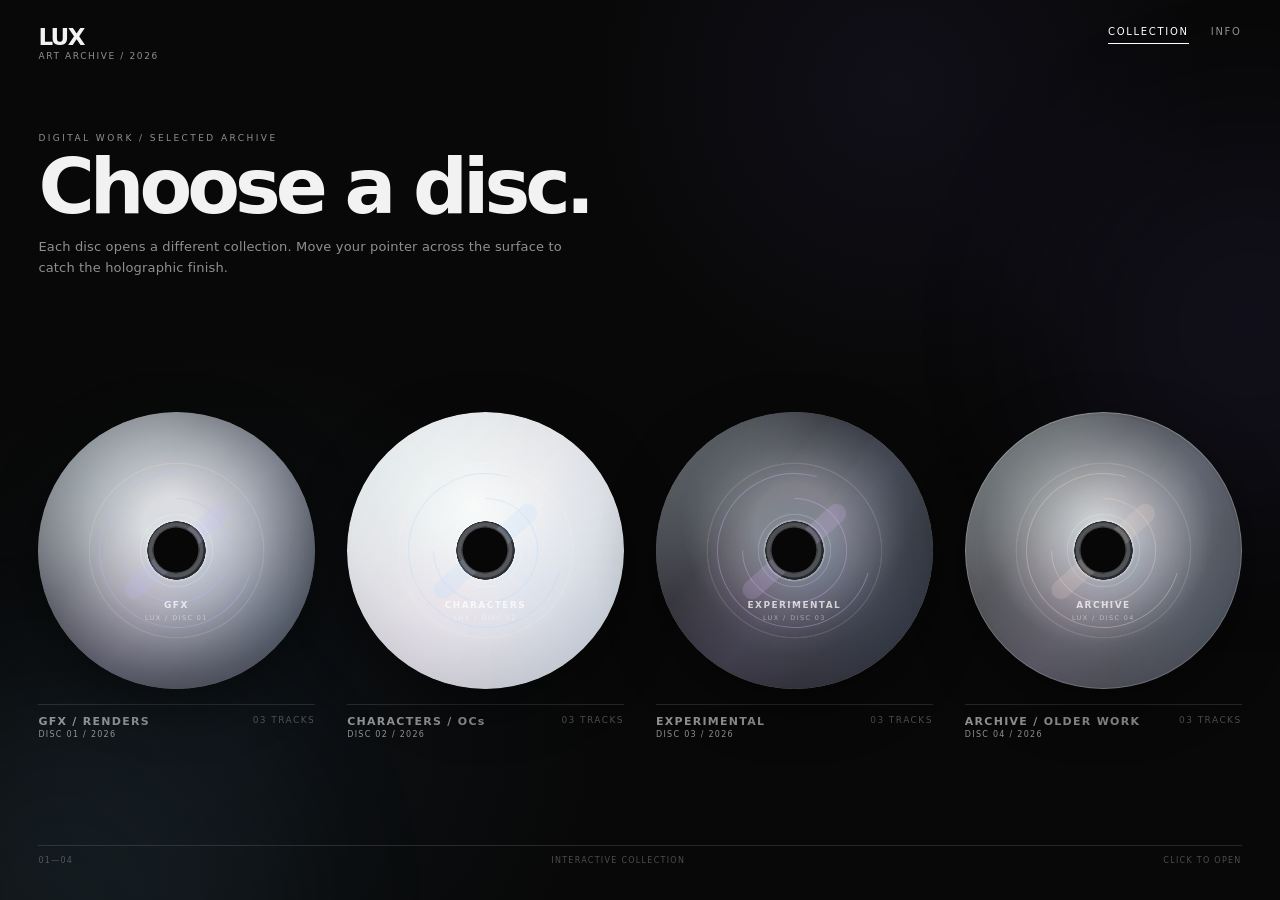
==== index.html @ 634d9ba0 "Add files via upload" ====
<!doctype html>
<html lang="en">
<head>
  <meta charset="utf-8" />
  <meta name="viewport" content="width=device-width, initial-scale=1" />
  <meta name="theme-color" content="#090909" />
  <meta name="description" content="LUX Art Archive — an interactive CD-inspired artwork portfolio." />
  <title>LUX // ART ARCHIVE</title>
  <link rel="icon" href="assets/icons/favicon.svg" type="image/svg+xml" />
  <link rel="stylesheet" href="styles.css" />
</head>
<body>
  <div class="noise" aria-hidden="true"></div>
  <div class="ambient ambient-a" aria-hidden="true"></div>
  <div class="ambient ambient-b" aria-hidden="true"></div>

  <div class="boot" id="boot" aria-hidden="true">
    <div class="boot__mark">LUX</div>
    <div class="boot__line"><span></span></div>
    <div class="boot__copy">LOADING ARCHIVE</div>
  </div>

  <header class="site-header">
    <a class="brand" href="#" aria-label="LUX Art Archive home">
      <span class="brand__word">LUX</span>
      <span class="brand__meta">ART ARCHIVE / 2026</span>
    </a>

    <nav class="site-nav" aria-label="Primary navigation">
      <button class="nav-link is-active" data-nav="collection">COLLECTION</button>
      <button class="nav-link" data-nav="about">INFO</button>
    </nav>
  </header>

  <main>
    <section class="hero" id="collectionView" aria-labelledby="heroTitle">
      <div class="hero__eyebrow">DIGITAL WORK / SELECTED ARCHIVE</div>
      <h1 id="heroTitle">Choose a disc.</h1>
      <p class="hero__sub">Each disc opens a different collection. Move your pointer across the surface to catch the holographic finish.</p>

      <div class="disc-stage" id="discStage" aria-label="Artwork collections"></div>

      <div class="stage-footer" aria-hidden="true">
        <span>01—04</span>
        <span>INTERACTIVE COLLECTION</span>
        <span>CLICK TO OPEN</span>
      </div>
    </section>

    <section class="about-panel" id="aboutView" hidden>
      <div class="about-panel__inner">
        <div class="about-panel__index">INFO / 001</div>
        <h2>Artwork presented like physical media.</h2>
        <p>This site is intentionally built without a framework or external dependency. Every collection is controlled from one simple data file, so adding new artwork is as easy as copying an image into the assets folder and adding one entry.</p>
        <div class="about-grid">
          <div>
            <span class="about-label">FORMAT</span>
            <p>Interactive web archive</p>
          </div>
          <div>
            <span class="about-label">SYSTEM</span>
            <p>HTML / CSS / JavaScript</p>
          </div>
          <div>
            <span class="about-label">HOSTING</span>
            <p>GitHub Pages ready</p>
          </div>
          <div>
            <span class="about-label">EDIT</span>
            <p>data.js + assets/art</p>
          </div>
        </div>
      </div>
    </section>
  </main>

  <section class="gallery" id="gallery" aria-hidden="true">
    <div class="gallery__chrome">
      <button class="icon-button" id="closeGallery" aria-label="Close gallery">←</button>
      <div class="gallery__chrome-title">
        <span id="galleryDiscNumber">DISC 01</span>
        <strong id="galleryMiniTitle">COLLECTION</strong>
      </div>
      <div class="gallery__counter" id="galleryCounter">00 TRACKS</div>
    </div>

    <div class="gallery__hero">
      <div>
        <div class="gallery__eyebrow" id="galleryEyebrow">ARCHIVE / 2026</div>
        <h2 id="galleryTitle">Collection</h2>
      </div>
      <p id="galleryDescription">Selected work.</p>
    </div>

    <div class="gallery-grid" id="galleryGrid"></div>

    <div class="gallery__footer">
      <span>LUX ART ARCHIVE</span>
      <span id="galleryFooterCode">DISC / 001</span>
    </div>
  </section>

  <dialog class="lightbox" id="lightbox">
    <button class="lightbox__close" id="closeLightbox" aria-label="Close artwork viewer">×</button>
    <button class="lightbox__arrow lightbox__arrow--prev" id="prevArtwork" aria-label="Previous artwork">←</button>
    <figure class="lightbox__figure">
      <img id="lightboxImage" alt="" />
      <figcaption>
        <span id="lightboxTrack">TRACK 01</span>
        <strong id="lightboxTitle">Artwork</strong>
        <span id="lightboxMeta">DIGITAL / 2026</span>
      </figcaption>
    </figure>
    <button class="lightbox__arrow lightbox__arrow--next" id="nextArtwork" aria-label="Next artwork">→</button>
  </dialog>

  <div class="cursor-label" id="cursorLabel" aria-hidden="true">OPEN DISC</div>

  <script src="data.js"></script>
  <script src="app.js"></script>
</body>
</html>
---- styles.css ----
:root {
  color-scheme: dark;
  --bg: #080808;
  --panel: #101010;
  --line: rgba(255,255,255,.12);
  --soft-line: rgba(255,255,255,.07);
  --text: #f2f2f2;
  --muted: rgba(255,255,255,.55);
  --faint: rgba(255,255,255,.28);
  --page-pad: clamp(18px, 3vw, 42px);
  --ease: cubic-bezier(.2,.8,.2,1);
}

* { box-sizing: border-box; }
html { scroll-behavior: smooth; background: var(--bg); }
body {
  margin: 0;
  min-height: 100vh;
  overflow-x: hidden;
  background:
    radial-gradient(circle at 70% 10%, rgba(134,118,255,.07), transparent 26%),
    radial-gradient(circle at 18% 80%, rgba(103,183,255,.05), transparent 30%),
    var(--bg);
  color: var(--text);
  font-family: Inter, ui-sans-serif, system-ui, -apple-system, BlinkMacSystemFont, "Segoe UI", sans-serif;
  letter-spacing: .01em;
}
button, a { font: inherit; }
button { color: inherit; }
button:focus-visible, a:focus-visible { outline: 2px solid white; outline-offset: 4px; }

.noise {
  position: fixed; inset: 0; pointer-events: none; z-index: 90; opacity: .03;
  background-image: url("data:image/svg+xml,%3Csvg viewBox='0 0 180 180' xmlns='http://www.w3.org/2000/svg'%3E%3Cfilter id='n'%3E%3CfeTurbulence type='fractalNoise' baseFrequency='.85' numOctaves='4' stitchTiles='stitch'/%3E%3C/filter%3E%3Crect width='100%25' height='100%25' filter='url(%23n)' opacity='.6'/%3E%3C/svg%3E");
  mix-blend-mode: soft-light;
}
.ambient { position: fixed; border-radius: 50%; filter: blur(100px); pointer-events:none; opacity:.08; }
.ambient-a { width: 380px; height: 380px; background:#8a7cff; top:15%; right:-160px; }
.ambient-b { width: 420px; height:420px; background:#8dd8ff; bottom:-210px; left:-140px; }

.boot {
  position: fixed; inset: 0; z-index: 200; display:grid; place-content:center; gap:18px; background:#050505;
  transition: opacity .6s var(--ease), visibility .6s;
}
.boot.is-done { opacity:0; visibility:hidden; }
.boot__mark { text-align:center; font-weight:800; font-size:clamp(42px,8vw,100px); letter-spacing:-.08em; }
.boot__line { width:min(320px,70vw); height:1px; background:#222; overflow:hidden; }
.boot__line span { display:block; width:100%; height:100%; background:#fff; transform:translateX(-100%); animation:loadline 1.05s var(--ease) forwards; }
.boot__copy { text-align:center; font-size:10px; letter-spacing:.34em; color:var(--muted); }
@keyframes loadline { to { transform:translateX(0); } }

.site-header {
  position: relative; z-index: 20; display:flex; align-items:flex-start; justify-content:space-between;
  padding: 26px var(--page-pad) 0;
}
.brand { display:flex; flex-direction:column; gap:2px; color:inherit; text-decoration:none; }
.brand__word { font-size:23px; line-height:1; font-weight:800; letter-spacing:-.07em; }
.brand__meta { font-size:9px; letter-spacing:.18em; color:var(--muted); }
.site-nav { display:flex; gap:22px; }
.nav-link { border:0; background:none; padding:0 0 6px; font-size:10px; letter-spacing:.17em; color:var(--muted); cursor:pointer; border-bottom:1px solid transparent; }
.nav-link:hover, .nav-link.is-active { color:#fff; border-color:#fff; }

.hero { min-height: calc(100vh - 70px); padding: clamp(60px,8vh,95px) var(--page-pad) 26px; display:flex; flex-direction:column; }
.hero__eyebrow, .gallery__eyebrow { font-size:9px; color:var(--muted); letter-spacing:.27em; }
.hero h1 { margin:8px 0 6px; font-size:clamp(42px,6vw,88px); letter-spacing:-.065em; line-height:.95; font-weight:650; }
.hero__sub { width:min(560px,100%); margin:6px 0 0; color:var(--muted); font-size:13px; line-height:1.65; }

.disc-stage {
  flex:1; display:grid; grid-template-columns:repeat(4,minmax(0,1fr)); align-items:center;
  gap:clamp(12px,2.5vw,42px); padding:clamp(42px,7vh,85px) 0 clamp(30px,4vh,56px);
}
.disc-card {
  position:relative; min-width:0; border:0; background:none; padding:0; cursor:pointer; text-align:left;
  --tilt-x: 0deg; --tilt-y:0deg; --mx:50%; --my:50%;
}
.disc-card__disc-wrap { perspective:1000px; }
.disc-card__disc {
  position:relative; aspect-ratio:1; width:100%; border-radius:50%;
  transform: rotateX(var(--tilt-x)) rotateY(var(--tilt-y)) translateZ(0);
  transition: transform .18s ease-out, filter .35s ease, opacity .35s ease;
  box-shadow: 0 18px 55px rgba(0,0,0,.42), inset 0 0 0 1px rgba(255,255,255,.38), inset 0 0 0 4px rgba(0,0,0,.58);
  overflow:hidden;
  will-change:transform;
}
.disc-card:hover .disc-card__disc { filter:brightness(1.08); }
.disc-card__disc::before {
  content:""; position:absolute; inset:0; border-radius:50%;
  background:
    radial-gradient(circle at center, transparent 0 11%, rgba(8,8,8,.92) 11.4% 14.8%, rgba(255,255,255,.25) 15% 15.5%, transparent 16%),
    radial-gradient(circle at center, transparent 0 18%, rgba(255,255,255,.16) 18.3% 18.6%, transparent 18.9% 44%, rgba(255,255,255,.11) 44.3% 44.7%, transparent 45% 78%, rgba(255,255,255,.16) 78.3% 78.6%, transparent 79%),
    conic-gradient(from 35deg, rgba(255,255,255,.05), rgba(164,202,255,.10), rgba(255,180,220,.08), rgba(200,255,238,.08), rgba(255,255,255,.04));
  z-index:3;
}
.disc-card__disc::after {
  content:""; position:absolute; inset:-20%; z-index:5; pointer-events:none;
  background: radial-gradient(circle at var(--mx) var(--my), rgba(255,255,255,.30), rgba(146,190,255,.14) 12%, rgba(255,165,219,.10) 21%, transparent 38%);
  mix-blend-mode:screen;
  opacity:.68;
}
.disc-face { position:absolute; inset:0; z-index:2; border-radius:50%; overflow:hidden; }
.disc-face::after { content:""; position:absolute; inset:0; border-radius:50%; background:linear-gradient(130deg, rgba(255,255,255,.25), transparent 34%, rgba(134,174,255,.08) 55%, transparent 72%); mix-blend-mode:screen; }
.disc-face--silver { background:radial-gradient(circle at 48% 40%, #d8d8dc 0 12%, #9fa3ab 38%, #4b4f58 70%, #1a1b1f 100%); }
.disc-face--white { background:radial-gradient(circle at 45% 35%, #fafafa, #dfe1e5 52%, #aeb2b9 100%); }
.disc-face--smoke { background:radial-gradient(circle at 50% 40%, #70727a 0 18%, #33353d 52%, #131419 100%); }
.disc-face--clear { background:radial-gradient(circle at 48% 42%, rgba(245,245,246,.86), rgba(167,173,184,.45) 54%, rgba(56,60,68,.65) 100%); backdrop-filter:blur(8px); }

.disc-graphic { position:absolute; inset:0; z-index:4; pointer-events:none; color:rgba(255,255,255,.72); }
.disc-ring { position:absolute; border:1px solid currentColor; border-radius:50%; opacity:.35; }
.disc-ring--a { inset:22%; border-right-color:transparent; transform:rotate(-28deg); }
.disc-ring--b { inset:31%; border-left-color:transparent; transform:rotate(45deg); }
.disc-slash { position:absolute; width:48%; height:7%; left:26%; top:47%; border-radius:999px; background:currentColor; opacity:.18; transform:rotate(-42deg); }
.disc-label { position:absolute; left:50%; top:68%; transform:translateX(-50%); width:56%; text-align:center; font-size:clamp(7px,.7vw,10px); letter-spacing:.16em; font-weight:700; color:rgba(255,255,255,.72); }
.disc-label small { display:block; margin-top:4px; font-size:.72em; font-weight:500; color:rgba(255,255,255,.47); }
.disc-center { position:absolute; left:50%; top:50%; width:17%; aspect-ratio:1; transform:translate(-50%,-50%); border-radius:50%; background:#070707; box-shadow:0 0 0 4px rgba(255,255,255,.18), inset 0 0 0 1px rgba(255,255,255,.24); z-index:10; }

.disc-card__meta { display:flex; justify-content:space-between; gap:12px; margin-top:16px; border-top:1px solid var(--line); padding-top:10px; }
.disc-card__meta-left { display:flex; flex-direction:column; min-width:0; gap:2px; }
.disc-card__meta strong { font-size:11px; font-weight:600; white-space:nowrap; overflow:hidden; text-overflow:ellipsis; }
.disc-card__meta span { font-size:8px; letter-spacing:.16em; color:var(--muted); }
.disc-card__count { font-size:9px!important; color:var(--faint)!important; }
.disc-card.is-opening { z-index:70; }
.disc-card.is-opening .disc-card__disc { transform:scale(1.8) rotate(14deg)!important; filter:brightness(1.35) blur(.2px); transition:transform .58s var(--ease), filter .58s var(--ease); }
.disc-stage.is-opening .disc-card:not(.is-opening) { opacity:.08; transition:opacity .28s ease; }

.stage-footer { border-top:1px solid var(--line); padding-top:10px; display:flex; justify-content:space-between; gap:15px; color:var(--faint); font-size:8px; letter-spacing:.16em; }

.about-panel { padding: clamp(80px,12vh,140px) var(--page-pad); }
.about-panel__inner { width:min(980px,100%); margin:0 auto; }
.about-panel__index { font-size:9px; letter-spacing:.25em; color:var(--muted); margin-bottom:20px; }
.about-panel h2 { margin:0; max-width:760px; font-size:clamp(42px,6vw,82px); line-height:.98; letter-spacing:-.06em; font-weight:620; }
.about-panel__inner > p { max-width:690px; margin:30px 0 55px; color:var(--muted); font-size:15px; line-height:1.75; }
.about-grid { display:grid; grid-template-columns:repeat(4,1fr); border-top:1px solid var(--line); }
.about-grid > div { min-height:110px; padding:16px; border-right:1px solid var(--line); }
.about-grid > div:first-child { padding-left:0; }
.about-grid > div:last-child { border-right:0; }
.about-label { font-size:8px; color:var(--faint); letter-spacing:.2em; }
.about-grid p { margin:18px 0 0; font-size:12px; }

.gallery {
  position:fixed; inset:0; z-index:80; background:#090909; overflow:auto; transform:translateY(105%); visibility:hidden;
  transition:transform .65s var(--ease), visibility .65s;
}
.gallery.is-open { transform:translateY(0); visibility:visible; }
.gallery__chrome { position:sticky; top:0; z-index:5; min-height:66px; display:grid; grid-template-columns:60px 1fr auto; align-items:center; gap:12px; padding:0 var(--page-pad); background:rgba(9,9,9,.78); backdrop-filter:blur(18px); border-bottom:1px solid var(--line); }
.icon-button { width:34px; height:34px; border:1px solid var(--line); border-radius:50%; background:transparent; cursor:pointer; }
.icon-button:hover { background:#fff; color:#000; }
.gallery__chrome-title { display:flex; flex-direction:column; gap:1px; font-size:8px; letter-spacing:.16em; color:var(--muted); }
.gallery__chrome-title strong { color:#fff; font-size:10px; font-weight:600; }
.gallery__counter { font-size:9px; color:var(--muted); letter-spacing:.15em; }
.gallery__hero { padding:clamp(65px,10vh,120px) var(--page-pad) clamp(40px,6vh,75px); display:grid; grid-template-columns:2fr 1fr; gap:35px; align-items:end; }
.gallery__hero h2 { margin:8px 0 0; font-size:clamp(56px,10vw,150px); line-height:.84; letter-spacing:-.075em; font-weight:620; max-width:1100px; }
.gallery__hero p { margin:0 0 5px; color:var(--muted); line-height:1.7; font-size:13px; max-width:420px; }
.gallery-grid { padding:0 var(--page-pad) 80px; display:grid; grid-template-columns:repeat(12,1fr); gap:clamp(12px,1.6vw,24px); }
.art-card { grid-column:span 4; border:0; padding:0; background:none; text-align:left; cursor:zoom-in; color:inherit; }
.art-card:nth-child(5n+1) { grid-column:span 7; }
.art-card:nth-child(5n+2) { grid-column:span 5; }
.art-card__image-wrap { position:relative; overflow:hidden; background:#121212; border:1px solid var(--soft-line); }
.art-card img { display:block; width:100%; aspect-ratio:4/5; object-fit:cover; transition:transform .65s var(--ease), filter .45s ease; }
.art-card:nth-child(5n+1) img { aspect-ratio:16/10; }
.art-card:nth-child(5n+2) img { aspect-ratio:5/6; }
.art-card:hover img { transform:scale(1.018); filter:brightness(1.08); }
.art-card__index { position:absolute; top:10px; left:10px; background:rgba(7,7,7,.72); backdrop-filter:blur(8px); border:1px solid rgba(255,255,255,.14); padding:5px 7px; font-size:8px; letter-spacing:.13em; }
.art-card__meta { display:flex; justify-content:space-between; gap:15px; border-top:1px solid var(--line); margin-top:9px; padding-top:8px; }
.art-card__meta strong { font-size:11px; font-weight:550; }
.art-card__meta span { font-size:8px; color:var(--muted); letter-spacing:.12em; white-space:nowrap; }
.gallery__footer { border-top:1px solid var(--line); margin:0 var(--page-pad); padding:18px 0 34px; display:flex; justify-content:space-between; color:var(--faint); font-size:8px; letter-spacing:.18em; }

.lightbox {
  width:100%; max-width:none; height:100%; max-height:none; margin:0; border:0; padding:0; background:rgba(4,4,4,.93); color:#fff; overflow:hidden;
}
.lightbox::backdrop { background:#050505; }
.lightbox[open] { display:grid; place-items:center; }
.lightbox__figure { width:min(82vw,1200px); height:min(82vh,900px); margin:0; display:flex; flex-direction:column; align-items:center; justify-content:center; gap:12px; }
.lightbox__figure img { max-width:100%; max-height:calc(100% - 58px); object-fit:contain; box-shadow:0 26px 80px rgba(0,0,0,.45); }
.lightbox__figure figcaption { width:min(100%,900px); display:grid; grid-template-columns:auto 1fr auto; gap:18px; align-items:center; border-top:1px solid var(--line); padding-top:10px; }
.lightbox__figure figcaption span { font-size:8px; letter-spacing:.14em; color:var(--muted); }
.lightbox__figure figcaption strong { font-size:11px; font-weight:550; }
.lightbox__close, .lightbox__arrow { position:fixed; z-index:3; border:1px solid var(--line); background:rgba(10,10,10,.65); backdrop-filter:blur(10px); color:#fff; cursor:pointer; }
.lightbox__close { top:20px; right:20px; width:40px; height:40px; border-radius:50%; font-size:20px; }
.lightbox__arrow { top:50%; width:46px; height:46px; border-radius:50%; transform:translateY(-50%); }
.lightbox__arrow--prev { left:22px; }
.lightbox__arrow--next { right:22px; }
.lightbox__close:hover, .lightbox__arrow:hover { background:#fff; color:#000; }

.cursor-label { position:fixed; z-index:120; pointer-events:none; padding:7px 9px; background:#fff; color:#000; font-size:8px; font-weight:700; letter-spacing:.14em; opacity:0; transform:translate(14px,14px); transition:opacity .15s ease; }
.cursor-label.is-visible { opacity:1; }

@media (max-width: 980px) {
  .disc-stage { grid-template-columns:repeat(2,minmax(0,1fr)); }
  .gallery__hero { grid-template-columns:1fr; }
  .gallery__hero p { max-width:620px; }
  .art-card, .art-card:nth-child(5n+1), .art-card:nth-child(5n+2) { grid-column:span 6; }
  .about-grid { grid-template-columns:repeat(2,1fr); }
  .about-grid > div:nth-child(2) { border-right:0; }
  .about-grid > div:nth-child(n+3) { border-top:1px solid var(--line); }
}

@media (max-width: 620px) {
  .site-header { padding-top:18px; }
  .brand__meta { display:none; }
  .site-nav { gap:14px; }
  .hero { padding-top:58px; }
  .hero h1 { font-size:48px; }
  .hero__sub { font-size:12px; }
  .disc-stage { grid-template-columns:1fr 1fr; gap:28px 12px; padding-top:48px; }
  .disc-card__meta { margin-top:10px; }
  .disc-card__meta strong { font-size:9px; }
  .stage-footer { display:none; }
  .gallery__chrome { grid-template-columns:48px 1fr auto; padding-left:14px; padding-right:14px; }
  .gallery__counter { font-size:7px; }
  .gallery__hero { padding-left:18px; padding-right:18px; }
  .gallery__hero h2 { font-size:59px; }
  .gallery-grid { padding-left:18px; padding-right:18px; grid-template-columns:1fr; }
  .art-card, .art-card:nth-child(5n+1), .art-card:nth-child(5n+2) { grid-column:auto; }
  .art-card img, .art-card:nth-child(5n+1) img, .art-card:nth-child(5n+2) img { aspect-ratio:4/5; }
  .gallery__footer { margin-left:18px; margin-right:18px; }
  .lightbox__figure { width:92vw; height:84vh; }
  .lightbox__figure figcaption { grid-template-columns:1fr; gap:4px; }
  .lightbox__arrow { top:auto; bottom:18px; transform:none; }
  .lightbox__arrow--prev { left:18px; }
  .lightbox__arrow--next { right:18px; }
  .cursor-label { display:none; }
  .about-grid { grid-template-columns:1fr; }
  .about-grid > div { border-right:0!important; border-top:1px solid var(--line); padding-left:0; }
  .about-grid > div:first-child { border-top:0; }
}

@media (prefers-reduced-motion: reduce) {
  *, *::before, *::after { animation-duration:.01ms!important; animation-iteration-count:1!important; scroll-behavior:auto!important; transition-duration:.01ms!important; }
}
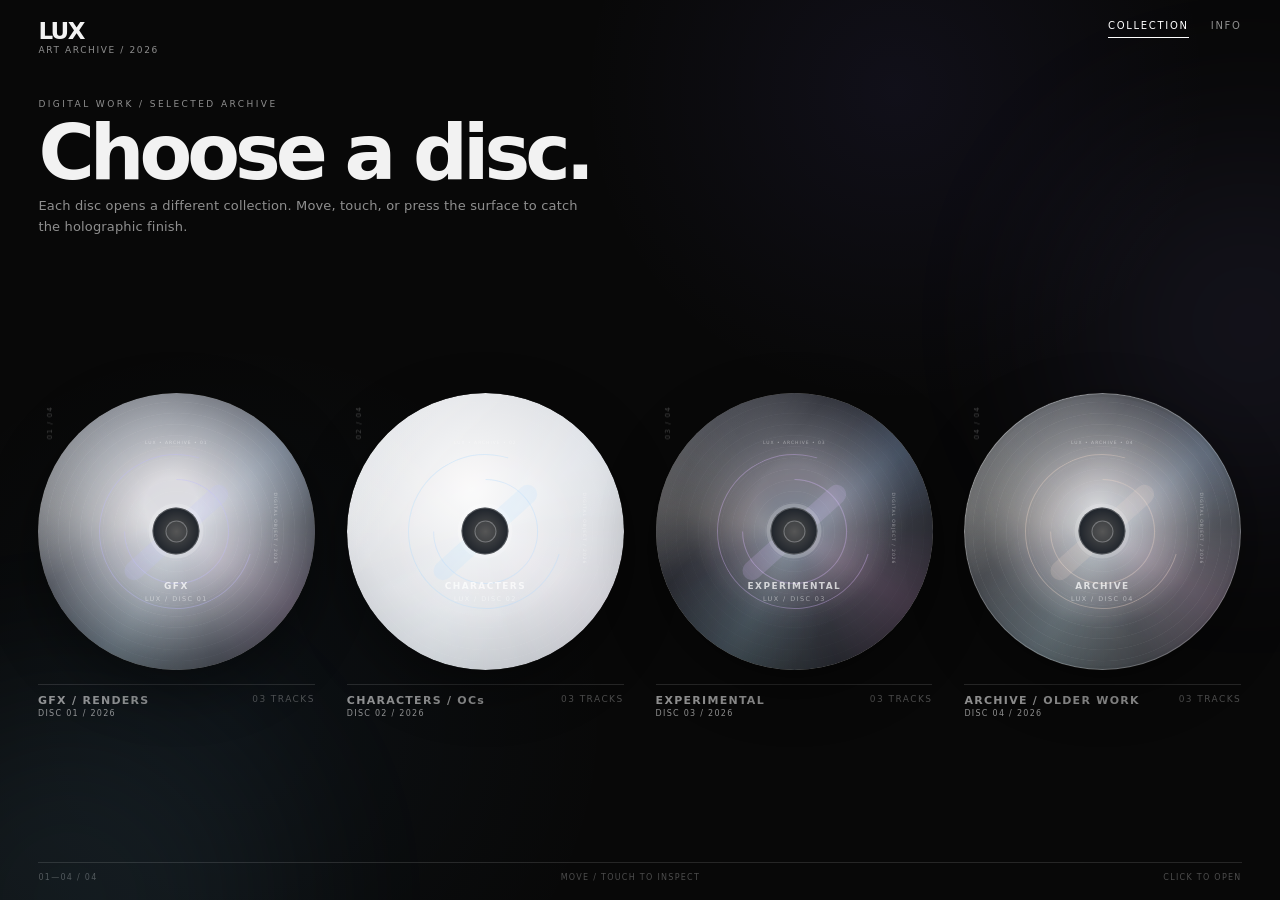
==== commit f4fe3ab1: "upd" ====
--- a/index.html
+++ b/index.html
@@ -2,17 +2,18 @@
 <html lang="en">
 <head>
   <meta charset="utf-8" />
-  <meta name="viewport" content="width=device-width, initial-scale=1" />
+  <meta name="viewport" content="width=device-width, initial-scale=1, viewport-fit=cover" />
   <meta name="theme-color" content="#090909" />
   <meta name="description" content="LUX Art Archive — an interactive CD-inspired artwork portfolio." />
   <title>LUX // ART ARCHIVE</title>
   <link rel="icon" href="assets/icons/favicon.svg" type="image/svg+xml" />
   <link rel="stylesheet" href="styles.css" />
 </head>
-<body>
+<body class="collection-locked">
   <div class="noise" aria-hidden="true"></div>
   <div class="ambient ambient-a" aria-hidden="true"></div>
   <div class="ambient ambient-b" aria-hidden="true"></div>
+  <div class="transition-flash" id="transitionFlash" aria-hidden="true"></div>
 
   <div class="boot" id="boot" aria-hidden="true">
     <div class="boot__mark">LUX</div>
@@ -34,15 +35,17 @@
 
   <main>
     <section class="hero" id="collectionView" aria-labelledby="heroTitle">
-      <div class="hero__eyebrow">DIGITAL WORK / SELECTED ARCHIVE</div>
-      <h1 id="heroTitle">Choose a disc.</h1>
-      <p class="hero__sub">Each disc opens a different collection. Move your pointer across the surface to catch the holographic finish.</p>
+      <div class="hero__intro">
+        <div class="hero__eyebrow">DIGITAL WORK / SELECTED ARCHIVE</div>
+        <h1 id="heroTitle">Choose a disc.</h1>
+        <p class="hero__sub">Each disc opens a different collection. Move, touch, or press the surface to catch the holographic finish.</p>
+      </div>
 
       <div class="disc-stage" id="discStage" aria-label="Artwork collections"></div>
 
       <div class="stage-footer" aria-hidden="true">
-        <span>01—04</span>
-        <span>INTERACTIVE COLLECTION</span>
+        <span id="discRange">01—04 / 04</span>
+        <span id="stageStatus">MOVE / TOUCH TO INSPECT</span>
         <span>CLICK TO OPEN</span>
       </div>
     </section>
@@ -51,7 +54,7 @@
       <div class="about-panel__inner">
         <div class="about-panel__index">INFO / 001</div>
         <h2>Artwork presented like physical media.</h2>
-        <p>This site is intentionally built without a framework or external dependency. Every collection is controlled from one simple data file, so adding new artwork is as easy as copying an image into the assets folder and adding one entry.</p>
+        <p>This archive treats every collection like a physical release. The home screen is intentionally locked to one viewport: no scrolling, no feed, just the discs. Open a release to enter its full gallery.</p>
         <div class="about-grid">
           <div>
             <span class="about-label">FORMAT</span>
--- a/styles.css
+++ b/styles.css
@@ -9,10 +9,12 @@
   --faint: rgba(255,255,255,.28);
   --page-pad: clamp(18px, 3vw, 42px);
   --ease: cubic-bezier(.2,.8,.2,1);
+  --active-accent: #9f95ff;
 }
 
 * { box-sizing: border-box; }
 html { scroll-behavior: smooth; background: var(--bg); }
+html, body { width: 100%; }
 body {
   margin: 0;
   min-height: 100vh;
@@ -25,6 +27,14 @@
   font-family: Inter, ui-sans-serif, system-ui, -apple-system, BlinkMacSystemFont, "Segoe UI", sans-serif;
   letter-spacing: .01em;
 }
+body.collection-locked {
+  height: 100vh;
+  height: 100svh;
+  overflow: hidden;
+  overscroll-behavior: none;
+  touch-action: none;
+}
+body.gallery-open { overflow: hidden; }
 button, a { font: inherit; }
 button { color: inherit; }
 button:focus-visible, a:focus-visible { outline: 2px solid white; outline-offset: 4px; }
@@ -34,9 +44,23 @@
   background-image: url("data:image/svg+xml,%3Csvg viewBox='0 0 180 180' xmlns='http://www.w3.org/2000/svg'%3E%3Cfilter id='n'%3E%3CfeTurbulence type='fractalNoise' baseFrequency='.85' numOctaves='4' stitchTiles='stitch'/%3E%3C/filter%3E%3Crect width='100%25' height='100%25' filter='url(%23n)' opacity='.6'/%3E%3C/svg%3E");
   mix-blend-mode: soft-light;
 }
-.ambient { position: fixed; border-radius: 50%; filter: blur(100px); pointer-events:none; opacity:.08; }
-.ambient-a { width: 380px; height: 380px; background:#8a7cff; top:15%; right:-160px; }
-.ambient-b { width: 420px; height:420px; background:#8dd8ff; bottom:-210px; left:-140px; }
+.ambient { position: fixed; border-radius: 50%; filter: blur(100px); pointer-events:none; opacity:.08; transition:background 1s ease, transform 1.2s var(--ease); }
+.ambient-a { width: 380px; height: 380px; background:var(--active-accent); top:15%; right:-160px; animation:ambientDriftA 9s ease-in-out infinite alternate; }
+.ambient-b { width: 420px; height:420px; background:#8dd8ff; bottom:-210px; left:-140px; animation:ambientDriftB 11s ease-in-out infinite alternate; }
+@keyframes ambientDriftA { to { transform:translate3d(-42px,35px,0) scale(1.08); } }
+@keyframes ambientDriftB { to { transform:translate3d(48px,-28px,0) scale(.94); } }
+
+.transition-flash {
+  position:fixed; inset:0; z-index:76; pointer-events:none; opacity:0;
+  background:radial-gradient(circle at center, rgba(255,255,255,.72), rgba(213,226,255,.18) 24%, transparent 58%);
+  mix-blend-mode:screen;
+}
+body.is-transitioning .transition-flash { animation:transitionFlash .66s var(--ease) both; }
+@keyframes transitionFlash {
+  0%, 38% { opacity:0; transform:scale(.8); }
+  67% { opacity:.78; transform:scale(1.12); }
+  100% { opacity:0; transform:scale(1.35); }
+}
 
 .boot {
   position: fixed; inset: 0; z-index: 200; display:grid; place-content:center; gap:18px; background:#050505;
@@ -50,9 +74,11 @@
 @keyframes loadline { to { transform:translateX(0); } }
 
 .site-header {
-  position: relative; z-index: 20; display:flex; align-items:flex-start; justify-content:space-between;
-  padding: 26px var(--page-pad) 0;
-}
+  position: fixed; top:0; left:0; right:0; z-index:50; display:flex; align-items:flex-start; justify-content:space-between;
+  padding: max(20px, env(safe-area-inset-top)) var(--page-pad) 0;
+  pointer-events:none;
+}
+.brand, .site-nav { pointer-events:auto; }
 .brand { display:flex; flex-direction:column; gap:2px; color:inherit; text-decoration:none; }
 .brand__word { font-size:23px; line-height:1; font-weight:800; letter-spacing:-.07em; }
 .brand__meta { font-size:9px; letter-spacing:.18em; color:var(--muted); }
@@ -60,43 +86,67 @@
 .nav-link { border:0; background:none; padding:0 0 6px; font-size:10px; letter-spacing:.17em; color:var(--muted); cursor:pointer; border-bottom:1px solid transparent; }
 .nav-link:hover, .nav-link.is-active { color:#fff; border-color:#fff; }
 
-.hero { min-height: calc(100vh - 70px); padding: clamp(60px,8vh,95px) var(--page-pad) 26px; display:flex; flex-direction:column; }
+main { min-height:100%; }
+.hero {
+  height:100vh; height:100svh; min-height:0; overflow:hidden;
+  padding: clamp(90px,11vh,118px) var(--page-pad) max(18px,env(safe-area-inset-bottom));
+  display:grid; grid-template-rows:auto minmax(0,1fr) auto; gap:0;
+}
+.hero__intro { position:relative; z-index:2; }
 .hero__eyebrow, .gallery__eyebrow { font-size:9px; color:var(--muted); letter-spacing:.27em; }
 .hero h1 { margin:8px 0 6px; font-size:clamp(42px,6vw,88px); letter-spacing:-.065em; line-height:.95; font-weight:650; }
-.hero__sub { width:min(560px,100%); margin:6px 0 0; color:var(--muted); font-size:13px; line-height:1.65; }
+.hero__sub { width:min(560px,100%); margin:6px 0 0; color:var(--muted); font-size:13px; line-height:1.6; }
+.hero__intro > * { animation:introReveal .75s var(--ease) both; }
+.hero__intro > *:nth-child(2) { animation-delay:.06s; }
+.hero__intro > *:nth-child(3) { animation-delay:.12s; }
+@keyframes introReveal { from { opacity:0; transform:translateY(10px); filter:blur(5px); } to { opacity:1; transform:none; filter:none; } }
 
 .disc-stage {
-  flex:1; display:grid; grid-template-columns:repeat(4,minmax(0,1fr)); align-items:center;
-  gap:clamp(12px,2.5vw,42px); padding:clamp(42px,7vh,85px) 0 clamp(30px,4vh,56px);
+  --stage-x:0px; --stage-y:0px;
+  min-height:0; width:100%; display:grid; grid-template-columns:repeat(4,minmax(0,1fr)); align-items:center; justify-items:center;
+  gap:clamp(12px,2.5vw,42px); padding:clamp(14px,3.2vh,34px) 0 clamp(10px,2vh,24px);
+  transform:translate3d(var(--stage-x),var(--stage-y),0);
+  transition:transform .55s cubic-bezier(.16,.7,.2,1);
+  will-change:transform;
 }
 .disc-card {
-  position:relative; min-width:0; border:0; background:none; padding:0; cursor:pointer; text-align:left;
-  --tilt-x: 0deg; --tilt-y:0deg; --mx:50%; --my:50%;
-}
-.disc-card__disc-wrap { perspective:1000px; }
+  position:relative; width:min(100%,31svh,330px); min-width:0; border:0; background:none; padding:0; cursor:pointer; text-align:left;
+  --tilt-x: 0deg; --tilt-y:0deg; --mx:50%; --my:50%; --disc-scale:1; --lift:0px;
+  --float-delay:0s; --float-duration:4.8s; --rotor-duration:34s;
+  animation:cardFloat var(--float-duration) ease-in-out var(--float-delay) infinite alternate;
+  touch-action:none;
+  -webkit-tap-highlight-color:transparent;
+}
+.disc-card:nth-child(2) { --float-duration:5.7s; }
+.disc-card:nth-child(3) { --float-duration:4.3s; }
+.disc-card:nth-child(4) { --float-duration:6.2s; }
+@keyframes cardFloat { from { translate:0 -3px; } to { translate:0 6px; } }
+.disc-card__number {
+  position:absolute; z-index:15; top:4%; left:3%; font-size:7px; letter-spacing:.18em; color:rgba(255,255,255,.36);
+  writing-mode:vertical-rl; transform:rotate(180deg); opacity:.7; transition:opacity .3s ease;
+}
+.disc-card__disc-wrap { perspective:1100px; }
 .disc-card__disc {
   position:relative; aspect-ratio:1; width:100%; border-radius:50%;
-  transform: rotateX(var(--tilt-x)) rotateY(var(--tilt-y)) translateZ(0);
-  transition: transform .18s ease-out, filter .35s ease, opacity .35s ease;
-  box-shadow: 0 18px 55px rgba(0,0,0,.42), inset 0 0 0 1px rgba(255,255,255,.38), inset 0 0 0 4px rgba(0,0,0,.58);
-  overflow:hidden;
-  will-change:transform;
-}
-.disc-card:hover .disc-card__disc { filter:brightness(1.08); }
-.disc-card__disc::before {
-  content:""; position:absolute; inset:0; border-radius:50%;
-  background:
-    radial-gradient(circle at center, transparent 0 11%, rgba(8,8,8,.92) 11.4% 14.8%, rgba(255,255,255,.25) 15% 15.5%, transparent 16%),
-    radial-gradient(circle at center, transparent 0 18%, rgba(255,255,255,.16) 18.3% 18.6%, transparent 18.9% 44%, rgba(255,255,255,.11) 44.3% 44.7%, transparent 45% 78%, rgba(255,255,255,.16) 78.3% 78.6%, transparent 79%),
-    conic-gradient(from 35deg, rgba(255,255,255,.05), rgba(164,202,255,.10), rgba(255,180,220,.08), rgba(200,255,238,.08), rgba(255,255,255,.04));
-  z-index:3;
-}
-.disc-card__disc::after {
-  content:""; position:absolute; inset:-20%; z-index:5; pointer-events:none;
-  background: radial-gradient(circle at var(--mx) var(--my), rgba(255,255,255,.30), rgba(146,190,255,.14) 12%, rgba(255,165,219,.10) 21%, transparent 38%);
-  mix-blend-mode:screen;
-  opacity:.68;
-}
+  transform:translateY(var(--lift)) rotateX(var(--tilt-x)) rotateY(var(--tilt-y)) scale(var(--disc-scale)) translateZ(0);
+  transition:transform .18s ease-out, filter .35s ease, opacity .35s ease, box-shadow .4s var(--ease), rotate .58s var(--ease);
+  box-shadow: 0 18px 55px rgba(0,0,0,.42), 0 0 0 0 rgba(255,255,255,0), inset 0 0 0 1px rgba(255,255,255,.38), inset 0 0 0 4px rgba(0,0,0,.58);
+  overflow:hidden; will-change:transform;
+}
+.disc-card:hover, .disc-card.is-pressed { --disc-scale:1.045; --lift:-7px; }
+.disc-card:hover .disc-card__disc, .disc-card.is-pressed .disc-card__disc {
+  filter:brightness(1.1) saturate(1.08);
+  box-shadow:0 28px 75px rgba(0,0,0,.56), 0 0 45px color-mix(in srgb, var(--disc-accent) 18%, transparent), inset 0 0 0 1px rgba(255,255,255,.48), inset 0 0 0 4px rgba(0,0,0,.58);
+}
+.disc-rotor {
+  position:absolute; inset:0; border-radius:50%; overflow:hidden;
+  animation:rotorSpin var(--rotor-duration) linear infinite;
+  will-change:rotate;
+}
+.disc-card:nth-child(even) .disc-rotor { animation-direction:reverse; }
+.disc-card:hover .disc-rotor, .disc-card.is-pressed .disc-rotor { animation-duration:14s; }
+@keyframes rotorSpin { to { rotate:360deg; } }
+
 .disc-face { position:absolute; inset:0; z-index:2; border-radius:50%; overflow:hidden; }
 .disc-face::after { content:""; position:absolute; inset:0; border-radius:50%; background:linear-gradient(130deg, rgba(255,255,255,.25), transparent 34%, rgba(134,174,255,.08) 55%, transparent 72%); mix-blend-mode:screen; }
 .disc-face--silver { background:radial-gradient(circle at 48% 40%, #d8d8dc 0 12%, #9fa3ab 38%, #4b4f58 70%, #1a1b1f 100%); }
@@ -104,6 +154,11 @@
 .disc-face--smoke { background:radial-gradient(circle at 50% 40%, #70727a 0 18%, #33353d 52%, #131419 100%); }
 .disc-face--clear { background:radial-gradient(circle at 48% 42%, rgba(245,245,246,.86), rgba(167,173,184,.45) 54%, rgba(56,60,68,.65) 100%); backdrop-filter:blur(8px); }
 
+.disc-grooves {
+  position:absolute; inset:0; z-index:3; border-radius:50%; opacity:.18; pointer-events:none;
+  background:repeating-radial-gradient(circle at center, transparent 0 3.2%, rgba(255,255,255,.22) 3.35% 3.55%, transparent 3.7% 5.7%);
+  mix-blend-mode:overlay;
+}
 .disc-graphic { position:absolute; inset:0; z-index:4; pointer-events:none; color:rgba(255,255,255,.72); }
 .disc-ring { position:absolute; border:1px solid currentColor; border-radius:50%; opacity:.35; }
 .disc-ring--a { inset:22%; border-right-color:transparent; transform:rotate(-28deg); }
@@ -111,20 +166,54 @@
 .disc-slash { position:absolute; width:48%; height:7%; left:26%; top:47%; border-radius:999px; background:currentColor; opacity:.18; transform:rotate(-42deg); }
 .disc-label { position:absolute; left:50%; top:68%; transform:translateX(-50%); width:56%; text-align:center; font-size:clamp(7px,.7vw,10px); letter-spacing:.16em; font-weight:700; color:rgba(255,255,255,.72); }
 .disc-label small { display:block; margin-top:4px; font-size:.72em; font-weight:500; color:rgba(255,255,255,.47); }
+.disc-micro { position:absolute; z-index:4; font-size:clamp(4px,.35vw,6px); letter-spacing:.22em; color:rgba(255,255,255,.44); white-space:nowrap; }
+.disc-micro--top { left:50%; top:17%; transform:translateX(-50%); }
+.disc-micro--side { right:14%; top:48%; transform:rotate(90deg) translateX(50%); transform-origin:right center; }
+.disc-ticks { position:absolute; inset:7%; z-index:4; border-radius:50%; opacity:.24; background:repeating-conic-gradient(from 0deg, currentColor 0 .35deg, transparent .35deg 7deg); -webkit-mask:radial-gradient(circle, transparent 0 92%, #000 92% 94%, transparent 94%); mask:radial-gradient(circle, transparent 0 92%, #000 92% 94%, transparent 94%); }
 .disc-center { position:absolute; left:50%; top:50%; width:17%; aspect-ratio:1; transform:translate(-50%,-50%); border-radius:50%; background:#070707; box-shadow:0 0 0 4px rgba(255,255,255,.18), inset 0 0 0 1px rgba(255,255,255,.24); z-index:10; }
-
-.disc-card__meta { display:flex; justify-content:space-between; gap:12px; margin-top:16px; border-top:1px solid var(--line); padding-top:10px; }
+.disc-center::after { content:""; position:absolute; inset:26%; border-radius:50%; border:1px solid rgba(255,255,255,.28); background:rgba(255,255,255,.035); }
+.disc-holo {
+  position:absolute; inset:-32%; z-index:7; pointer-events:none; opacity:.26; border-radius:50%;
+  background:conic-gradient(from 0deg, transparent 0 8%, rgba(123,190,255,.55) 15%, transparent 24%, rgba(255,131,212,.46) 34%, transparent 45%, rgba(168,255,229,.42) 57%, transparent 69%, rgba(255,225,150,.38) 78%, transparent 91%);
+  mix-blend-mode:screen; filter:blur(5px); animation:holoRotate 8s linear infinite;
+}
+@keyframes holoRotate { to { transform:rotate(360deg); } }
+.disc-glint {
+  position:absolute; inset:-18%; z-index:8; pointer-events:none; opacity:.7;
+  background:radial-gradient(circle at var(--mx) var(--my), rgba(255,255,255,.42), rgba(146,190,255,.18) 10%, rgba(255,165,219,.11) 20%, transparent 37%);
+  mix-blend-mode:screen; transition:opacity .25s ease;
+}
+.disc-sweep {
+  position:absolute; inset:-35%; z-index:8; pointer-events:none; opacity:.13;
+  background:linear-gradient(108deg, transparent 30%, rgba(255,255,255,.7) 46%, rgba(185,211,255,.32) 51%, transparent 66%);
+  transform:translateX(-45%) rotate(10deg); animation:sweep 5.8s ease-in-out infinite;
+}
+@keyframes sweep { 0%,22% { transform:translateX(-55%) rotate(10deg); } 62%,100% { transform:translateX(55%) rotate(10deg); } }
+
+.disc-card__meta { display:flex; justify-content:space-between; gap:12px; margin-top:14px; border-top:1px solid var(--line); padding-top:9px; transition:border-color .3s ease, transform .3s var(--ease), opacity .3s ease; }
+.disc-card:hover .disc-card__meta, .disc-card.is-pressed .disc-card__meta { border-color:rgba(255,255,255,.32); transform:translateY(2px); }
 .disc-card__meta-left { display:flex; flex-direction:column; min-width:0; gap:2px; }
 .disc-card__meta strong { font-size:11px; font-weight:600; white-space:nowrap; overflow:hidden; text-overflow:ellipsis; }
 .disc-card__meta span { font-size:8px; letter-spacing:.16em; color:var(--muted); }
 .disc-card__count { font-size:9px!important; color:var(--faint)!important; }
-.disc-card.is-opening { z-index:70; }
-.disc-card.is-opening .disc-card__disc { transform:scale(1.8) rotate(14deg)!important; filter:brightness(1.35) blur(.2px); transition:transform .58s var(--ease), filter .58s var(--ease); }
-.disc-stage.is-opening .disc-card:not(.is-opening) { opacity:.08; transition:opacity .28s ease; }
+
+.disc-card.is-opening { z-index:70; animation-play-state:paused; }
+.disc-card.is-opening .disc-card__disc {
+  --lift:0px; --disc-scale:3.15;
+  transform:translateY(0) rotateX(0) rotateY(0) scale(var(--disc-scale)) translateZ(0)!important;
+  rotate:220deg; filter:brightness(1.65) saturate(1.25) blur(.15px);
+  transition:transform .68s var(--ease), filter .68s var(--ease), rotate .68s var(--ease), opacity .35s ease;
+  box-shadow:0 28px 120px rgba(0,0,0,.65), 0 0 90px color-mix(in srgb, var(--disc-accent) 40%, transparent);
+}
+.disc-card.is-opening .disc-rotor { animation-duration:1.5s; }
+.disc-card.is-opening .disc-card__meta { opacity:0; }
+.disc-stage.is-opening .disc-card:not(.is-opening) { opacity:.035; filter:blur(8px); scale:.9; transition:opacity .3s ease, filter .4s ease, scale .4s var(--ease); }
 
 .stage-footer { border-top:1px solid var(--line); padding-top:10px; display:flex; justify-content:space-between; gap:15px; color:var(--faint); font-size:8px; letter-spacing:.16em; }
-
-.about-panel { padding: clamp(80px,12vh,140px) var(--page-pad); }
+#stageStatus { transition:color .2s ease; }
+body.has-disc-focus #stageStatus { color:rgba(255,255,255,.7); }
+
+.about-panel { min-height:100vh; padding: clamp(110px,15vh,160px) var(--page-pad) 80px; }
 .about-panel__inner { width:min(980px,100%); margin:0 auto; }
 .about-panel__index { font-size:9px; letter-spacing:.25em; color:var(--muted); margin-bottom:20px; }
 .about-panel h2 { margin:0; max-width:760px; font-size:clamp(42px,6vw,82px); line-height:.98; letter-spacing:-.06em; font-weight:620; }
@@ -137,7 +226,7 @@
 .about-grid p { margin:18px 0 0; font-size:12px; }
 
 .gallery {
-  position:fixed; inset:0; z-index:80; background:#090909; overflow:auto; transform:translateY(105%); visibility:hidden;
+  position:fixed; inset:0; z-index:80; background:#090909; overflow:auto; overscroll-behavior:contain; transform:translateY(105%); visibility:hidden;
   transition:transform .65s var(--ease), visibility .65s;
 }
 .gallery.is-open { transform:translateY(0); visibility:visible; }
@@ -186,7 +275,8 @@
 .cursor-label.is-visible { opacity:1; }
 
 @media (max-width: 980px) {
-  .disc-stage { grid-template-columns:repeat(2,minmax(0,1fr)); }
+  .disc-stage { grid-template-columns:repeat(2,minmax(0,1fr)); gap:clamp(12px,2.5vw,28px); }
+  .disc-card { width:min(100%,23svh,235px); }
   .gallery__hero { grid-template-columns:1fr; }
   .gallery__hero p { max-width:620px; }
   .art-card, .art-card:nth-child(5n+1), .art-card:nth-child(5n+2) { grid-column:span 6; }
@@ -196,16 +286,25 @@
 }
 
 @media (max-width: 620px) {
-  .site-header { padding-top:18px; }
+  :root { --page-pad:16px; }
+  .site-header { padding-top:max(16px,env(safe-area-inset-top)); }
   .brand__meta { display:none; }
   .site-nav { gap:14px; }
-  .hero { padding-top:58px; }
-  .hero h1 { font-size:48px; }
-  .hero__sub { font-size:12px; }
-  .disc-stage { grid-template-columns:1fr 1fr; gap:28px 12px; padding-top:48px; }
-  .disc-card__meta { margin-top:10px; }
-  .disc-card__meta strong { font-size:9px; }
-  .stage-footer { display:none; }
+  .hero { padding:72px var(--page-pad) max(12px,env(safe-area-inset-bottom)); }
+  .hero__eyebrow { font-size:7px; letter-spacing:.21em; }
+  .hero h1 { margin-top:6px; font-size:clamp(34px,10.8vw,46px); }
+  .hero__sub { margin-top:4px; max-width:92%; font-size:10.5px; line-height:1.45; }
+  .disc-stage { grid-template-columns:1fr 1fr; grid-template-rows:repeat(2,minmax(0,1fr)); align-items:center; gap:10px 12px; padding:8px 0 5px; }
+  .disc-card { width:min(100%,20.5svh,174px); }
+  .disc-card__meta { margin-top:6px; padding-top:6px; }
+  .disc-card__meta strong { font-size:8px; }
+  .disc-card__meta span { font-size:6px; letter-spacing:.11em; }
+  .disc-card__count { font-size:6px!important; }
+  .disc-card__number { display:none; }
+  .stage-footer { padding-top:7px; font-size:6px; }
+  .stage-footer span:nth-child(2) { display:none; }
+  .disc-label { font-size:6px; }
+  .disc-micro { font-size:3px; }
   .gallery__chrome { grid-template-columns:48px 1fr auto; padding-left:14px; padding-right:14px; }
   .gallery__counter { font-size:7px; }
   .gallery__hero { padding-left:18px; padding-right:18px; }
@@ -225,6 +324,22 @@
   .about-grid > div:first-child { border-top:0; }
 }
 
+@media (max-height: 720px) and (max-width: 620px) {
+  .hero { padding-top:64px; }
+  .hero__sub { display:none; }
+  .hero h1 { font-size:34px; }
+  .disc-card { width:min(100%,20.3svh,145px); }
+  .disc-stage { padding-top:4px; gap:5px 10px; }
+  .stage-footer { display:none; }
+}
+
+@media (max-height: 650px) and (min-width: 621px) {
+  .hero { padding-top:76px; }
+  .hero__sub { display:none; }
+  .disc-card { width:min(100%,30svh,230px); }
+  .disc-stage { padding-top:8px; padding-bottom:8px; }
+}
+
 @media (prefers-reduced-motion: reduce) {
   *, *::before, *::after { animation-duration:.01ms!important; animation-iteration-count:1!important; scroll-behavior:auto!important; transition-duration:.01ms!important; }
 }
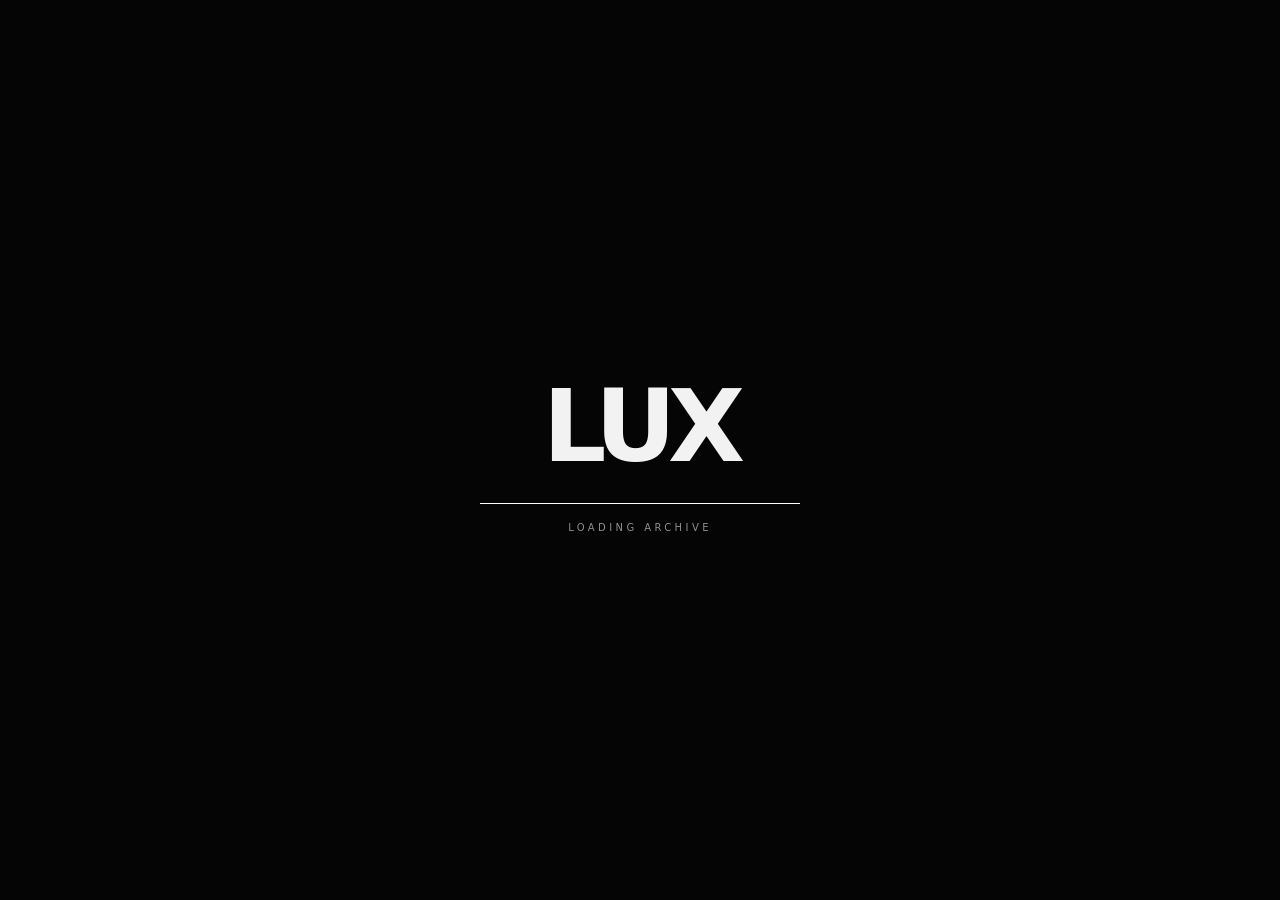
==== commit b1b82325: "upd2" ====
--- a/index.html
+++ b/index.html
@@ -2,7 +2,7 @@
 <html lang="en">
 <head>
   <meta charset="utf-8" />
-  <meta name="viewport" content="width=device-width, initial-scale=1, viewport-fit=cover" />
+  <meta name="viewport" content="width=device-width, initial-scale=1" />
   <meta name="theme-color" content="#090909" />
   <meta name="description" content="LUX Art Archive — an interactive CD-inspired artwork portfolio." />
   <title>LUX // ART ARCHIVE</title>
@@ -13,7 +13,7 @@
   <div class="noise" aria-hidden="true"></div>
   <div class="ambient ambient-a" aria-hidden="true"></div>
   <div class="ambient ambient-b" aria-hidden="true"></div>
-  <div class="transition-flash" id="transitionFlash" aria-hidden="true"></div>
+  <div class="transition-flash" aria-hidden="true"></div>
 
   <div class="boot" id="boot" aria-hidden="true">
     <div class="boot__mark">LUX</div>
@@ -26,11 +26,6 @@
       <span class="brand__word">LUX</span>
       <span class="brand__meta">ART ARCHIVE / 2026</span>
     </a>
-
-    <nav class="site-nav" aria-label="Primary navigation">
-      <button class="nav-link is-active" data-nav="collection">COLLECTION</button>
-      <button class="nav-link" data-nav="about">INFO</button>
-    </nav>
   </header>
 
   <main>
@@ -38,41 +33,15 @@
       <div class="hero__intro">
         <div class="hero__eyebrow">DIGITAL WORK / SELECTED ARCHIVE</div>
         <h1 id="heroTitle">Choose a disc.</h1>
-        <p class="hero__sub">Each disc opens a different collection. Move, touch, or press the surface to catch the holographic finish.</p>
+        <p class="hero__sub">Each disc opens a different collection. Move your pointer across the surface to catch the holographic finish.</p>
       </div>
 
       <div class="disc-stage" id="discStage" aria-label="Artwork collections"></div>
 
       <div class="stage-footer" aria-hidden="true">
         <span id="discRange">01—04 / 04</span>
+        <span>LUX INTERACTIVE ARCHIVE</span>
         <span id="stageStatus">MOVE / TOUCH TO INSPECT</span>
-        <span>CLICK TO OPEN</span>
-      </div>
-    </section>
-
-    <section class="about-panel" id="aboutView" hidden>
-      <div class="about-panel__inner">
-        <div class="about-panel__index">INFO / 001</div>
-        <h2>Artwork presented like physical media.</h2>
-        <p>This archive treats every collection like a physical release. The home screen is intentionally locked to one viewport: no scrolling, no feed, just the discs. Open a release to enter its full gallery.</p>
-        <div class="about-grid">
-          <div>
-            <span class="about-label">FORMAT</span>
-            <p>Interactive web archive</p>
-          </div>
-          <div>
-            <span class="about-label">SYSTEM</span>
-            <p>HTML / CSS / JavaScript</p>
-          </div>
-          <div>
-            <span class="about-label">HOSTING</span>
-            <p>GitHub Pages ready</p>
-          </div>
-          <div>
-            <span class="about-label">EDIT</span>
-            <p>data.js + assets/art</p>
-          </div>
-        </div>
       </div>
     </section>
   </main>
--- a/styles.css
+++ b/styles.css
@@ -1,4 +1,4 @@
-:root {
+ :root {
   color-scheme: dark;
   --bg: #080808;
   --panel: #101010;
@@ -8,7 +8,7 @@
   --muted: rgba(255,255,255,.55);
   --faint: rgba(255,255,255,.28);
   --page-pad: clamp(18px, 3vw, 42px);
-  --ease: cubic-bezier(.2,.8,.2,1);
+  --ease: cubic-bezier(.22,1,.36,1);
   --active-accent: #9f95ff;
 }
 
@@ -44,7 +44,7 @@
   background-image: url("data:image/svg+xml,%3Csvg viewBox='0 0 180 180' xmlns='http://www.w3.org/2000/svg'%3E%3Cfilter id='n'%3E%3CfeTurbulence type='fractalNoise' baseFrequency='.85' numOctaves='4' stitchTiles='stitch'/%3E%3C/filter%3E%3Crect width='100%25' height='100%25' filter='url(%23n)' opacity='.6'/%3E%3C/svg%3E");
   mix-blend-mode: soft-light;
 }
-.ambient { position: fixed; border-radius: 50%; filter: blur(100px); pointer-events:none; opacity:.08; transition:background 1s ease, transform 1.2s var(--ease); }
+.ambient { position: fixed; border-radius: 50%; filter: blur(100px); pointer-events:none; opacity:.08; transition:background 1.2s ease, transform 1.2s var(--ease); }
 .ambient-a { width: 380px; height: 380px; background:var(--active-accent); top:15%; right:-160px; animation:ambientDriftA 9s ease-in-out infinite alternate; }
 .ambient-b { width: 420px; height:420px; background:#8dd8ff; bottom:-210px; left:-140px; animation:ambientDriftB 11s ease-in-out infinite alternate; }
 @keyframes ambientDriftA { to { transform:translate3d(-42px,35px,0) scale(1.08); } }
@@ -55,7 +55,7 @@
   background:radial-gradient(circle at center, rgba(255,255,255,.72), rgba(213,226,255,.18) 24%, transparent 58%);
   mix-blend-mode:screen;
 }
-body.is-transitioning .transition-flash { animation:transitionFlash .66s var(--ease) both; }
+body.is-transitioning .transition-flash { animation:transitionFlash .72s var(--ease) both; }
 @keyframes transitionFlash {
   0%, 38% { opacity:0; transform:scale(.8); }
   67% { opacity:.78; transform:scale(1.12); }
@@ -64,7 +64,7 @@
 
 .boot {
   position: fixed; inset: 0; z-index: 200; display:grid; place-content:center; gap:18px; background:#050505;
-  transition: opacity .6s var(--ease), visibility .6s;
+  transition: opacity .7s var(--ease), visibility .7s;
 }
 .boot.is-done { opacity:0; visibility:hidden; }
 .boot__mark { text-align:center; font-weight:800; font-size:clamp(42px,8vw,100px); letter-spacing:-.08em; }
@@ -78,13 +78,9 @@
   padding: max(20px, env(safe-area-inset-top)) var(--page-pad) 0;
   pointer-events:none;
 }
-.brand, .site-nav { pointer-events:auto; }
-.brand { display:flex; flex-direction:column; gap:2px; color:inherit; text-decoration:none; }
+.brand { display:flex; flex-direction:column; gap:2px; color:inherit; text-decoration:none; pointer-events:auto; }
 .brand__word { font-size:23px; line-height:1; font-weight:800; letter-spacing:-.07em; }
 .brand__meta { font-size:9px; letter-spacing:.18em; color:var(--muted); }
-.site-nav { display:flex; gap:22px; }
-.nav-link { border:0; background:none; padding:0 0 6px; font-size:10px; letter-spacing:.17em; color:var(--muted); cursor:pointer; border-bottom:1px solid transparent; }
-.nav-link:hover, .nav-link.is-active { color:#fff; border-color:#fff; }
 
 main { min-height:100%; }
 .hero {
@@ -96,7 +92,7 @@
 .hero__eyebrow, .gallery__eyebrow { font-size:9px; color:var(--muted); letter-spacing:.27em; }
 .hero h1 { margin:8px 0 6px; font-size:clamp(42px,6vw,88px); letter-spacing:-.065em; line-height:.95; font-weight:650; }
 .hero__sub { width:min(560px,100%); margin:6px 0 0; color:var(--muted); font-size:13px; line-height:1.6; }
-.hero__intro > * { animation:introReveal .75s var(--ease) both; }
+.hero__intro > * { animation:introReveal .82s var(--ease) both; }
 .hero__intro > *:nth-child(2) { animation-delay:.06s; }
 .hero__intro > *:nth-child(3) { animation-delay:.12s; }
 @keyframes introReveal { from { opacity:0; transform:translateY(10px); filter:blur(5px); } to { opacity:1; transform:none; filter:none; } }
@@ -106,7 +102,7 @@
   min-height:0; width:100%; display:grid; grid-template-columns:repeat(4,minmax(0,1fr)); align-items:center; justify-items:center;
   gap:clamp(12px,2.5vw,42px); padding:clamp(14px,3.2vh,34px) 0 clamp(10px,2vh,24px);
   transform:translate3d(var(--stage-x),var(--stage-y),0);
-  transition:transform .55s cubic-bezier(.16,.7,.2,1);
+  transition:transform .85s var(--ease);
   will-change:transform;
 }
 .disc-card {
@@ -125,15 +121,16 @@
   position:absolute; z-index:15; top:4%; left:3%; font-size:7px; letter-spacing:.18em; color:rgba(255,255,255,.36);
   writing-mode:vertical-rl; transform:rotate(180deg); opacity:.7; transition:opacity .3s ease;
 }
-.disc-card__disc-wrap { perspective:1100px; }
+.disc-card__disc-wrap { perspective:1200px; }
 .disc-card__disc {
   position:relative; aspect-ratio:1; width:100%; border-radius:50%;
   transform:translateY(var(--lift)) rotateX(var(--tilt-x)) rotateY(var(--tilt-y)) scale(var(--disc-scale)) translateZ(0);
-  transition:transform .18s ease-out, filter .35s ease, opacity .35s ease, box-shadow .4s var(--ease), rotate .58s var(--ease);
+  transform-style: preserve-3d;
+  transition:transform .34s var(--ease), filter .55s ease, opacity .35s ease, box-shadow .55s var(--ease), rotate .85s var(--ease);
   box-shadow: 0 18px 55px rgba(0,0,0,.42), 0 0 0 0 rgba(255,255,255,0), inset 0 0 0 1px rgba(255,255,255,.38), inset 0 0 0 4px rgba(0,0,0,.58);
   overflow:hidden; will-change:transform;
 }
-.disc-card:hover, .disc-card.is-pressed { --disc-scale:1.045; --lift:-7px; }
+.disc-card:hover, .disc-card.is-pressed { --disc-scale:1.028; --lift:-4px; }
 .disc-card:hover .disc-card__disc, .disc-card.is-pressed .disc-card__disc {
   filter:brightness(1.1) saturate(1.08);
   box-shadow:0 28px 75px rgba(0,0,0,.56), 0 0 45px color-mix(in srgb, var(--disc-accent) 18%, transparent), inset 0 0 0 1px rgba(255,255,255,.48), inset 0 0 0 4px rgba(0,0,0,.58);
@@ -144,7 +141,7 @@
   will-change:rotate;
 }
 .disc-card:nth-child(even) .disc-rotor { animation-direction:reverse; }
-.disc-card:hover .disc-rotor, .disc-card.is-pressed .disc-rotor { animation-duration:14s; }
+.disc-card:hover .disc-rotor, .disc-card.is-pressed .disc-rotor { animation-duration:22s; }
 @keyframes rotorSpin { to { rotate:360deg; } }
 
 .disc-face { position:absolute; inset:0; z-index:2; border-radius:50%; overflow:hidden; }
@@ -181,7 +178,7 @@
 .disc-glint {
   position:absolute; inset:-18%; z-index:8; pointer-events:none; opacity:.7;
   background:radial-gradient(circle at var(--mx) var(--my), rgba(255,255,255,.42), rgba(146,190,255,.18) 10%, rgba(255,165,219,.11) 20%, transparent 37%);
-  mix-blend-mode:screen; transition:opacity .25s ease;
+  mix-blend-mode:screen; transition:opacity .35s ease;
 }
 .disc-sweep {
   position:absolute; inset:-35%; z-index:8; pointer-events:none; opacity:.13;
@@ -190,8 +187,8 @@
 }
 @keyframes sweep { 0%,22% { transform:translateX(-55%) rotate(10deg); } 62%,100% { transform:translateX(55%) rotate(10deg); } }
 
-.disc-card__meta { display:flex; justify-content:space-between; gap:12px; margin-top:14px; border-top:1px solid var(--line); padding-top:9px; transition:border-color .3s ease, transform .3s var(--ease), opacity .3s ease; }
-.disc-card:hover .disc-card__meta, .disc-card.is-pressed .disc-card__meta { border-color:rgba(255,255,255,.32); transform:translateY(2px); }
+.disc-card__meta { display:flex; justify-content:space-between; gap:12px; margin-top:14px; border-top:1px solid var(--line); padding-top:9px; transition:border-color .4s ease, transform .45s var(--ease), opacity .3s ease; }
+.disc-card:hover .disc-card__meta, .disc-card.is-pressed .disc-card__meta { border-color:rgba(255,255,255,.32); transform:translateY(1px); }
 .disc-card__meta-left { display:flex; flex-direction:column; min-width:0; gap:2px; }
 .disc-card__meta strong { font-size:11px; font-weight:600; white-space:nowrap; overflow:hidden; text-overflow:ellipsis; }
 .disc-card__meta span { font-size:8px; letter-spacing:.16em; color:var(--muted); }
@@ -202,37 +199,25 @@
   --lift:0px; --disc-scale:3.15;
   transform:translateY(0) rotateX(0) rotateY(0) scale(var(--disc-scale)) translateZ(0)!important;
   rotate:220deg; filter:brightness(1.65) saturate(1.25) blur(.15px);
-  transition:transform .68s var(--ease), filter .68s var(--ease), rotate .68s var(--ease), opacity .35s ease;
+  transition:transform .78s var(--ease), filter .78s var(--ease), rotate .78s var(--ease), opacity .35s ease;
   box-shadow:0 28px 120px rgba(0,0,0,.65), 0 0 90px color-mix(in srgb, var(--disc-accent) 40%, transparent);
 }
-.disc-card.is-opening .disc-rotor { animation-duration:1.5s; }
+.disc-card.is-opening .disc-rotor { animation-duration:1.6s; }
 .disc-card.is-opening .disc-card__meta { opacity:0; }
-.disc-stage.is-opening .disc-card:not(.is-opening) { opacity:.035; filter:blur(8px); scale:.9; transition:opacity .3s ease, filter .4s ease, scale .4s var(--ease); }
+.disc-stage.is-opening .disc-card:not(.is-opening) { opacity:.035; filter:blur(8px); scale:.92; transition:opacity .4s ease, filter .55s ease, scale .55s var(--ease); }
 
 .stage-footer { border-top:1px solid var(--line); padding-top:10px; display:flex; justify-content:space-between; gap:15px; color:var(--faint); font-size:8px; letter-spacing:.16em; }
-#stageStatus { transition:color .2s ease; }
+#stageStatus { transition:color .35s ease; }
 body.has-disc-focus #stageStatus { color:rgba(255,255,255,.7); }
-
-.about-panel { min-height:100vh; padding: clamp(110px,15vh,160px) var(--page-pad) 80px; }
-.about-panel__inner { width:min(980px,100%); margin:0 auto; }
-.about-panel__index { font-size:9px; letter-spacing:.25em; color:var(--muted); margin-bottom:20px; }
-.about-panel h2 { margin:0; max-width:760px; font-size:clamp(42px,6vw,82px); line-height:.98; letter-spacing:-.06em; font-weight:620; }
-.about-panel__inner > p { max-width:690px; margin:30px 0 55px; color:var(--muted); font-size:15px; line-height:1.75; }
-.about-grid { display:grid; grid-template-columns:repeat(4,1fr); border-top:1px solid var(--line); }
-.about-grid > div { min-height:110px; padding:16px; border-right:1px solid var(--line); }
-.about-grid > div:first-child { padding-left:0; }
-.about-grid > div:last-child { border-right:0; }
-.about-label { font-size:8px; color:var(--faint); letter-spacing:.2em; }
-.about-grid p { margin:18px 0 0; font-size:12px; }
 
 .gallery {
   position:fixed; inset:0; z-index:80; background:#090909; overflow:auto; overscroll-behavior:contain; transform:translateY(105%); visibility:hidden;
-  transition:transform .65s var(--ease), visibility .65s;
+  transition:transform .78s var(--ease), visibility .78s;
 }
 .gallery.is-open { transform:translateY(0); visibility:visible; }
 .gallery__chrome { position:sticky; top:0; z-index:5; min-height:66px; display:grid; grid-template-columns:60px 1fr auto; align-items:center; gap:12px; padding:0 var(--page-pad); background:rgba(9,9,9,.78); backdrop-filter:blur(18px); border-bottom:1px solid var(--line); }
-.icon-button { width:34px; height:34px; border:1px solid var(--line); border-radius:50%; background:transparent; cursor:pointer; }
-.icon-button:hover { background:#fff; color:#000; }
+.icon-button { width:34px; height:34px; border:1px solid var(--line); border-radius:50%; background:transparent; cursor:pointer; transition:background .3s ease, color .3s ease, border-color .3s ease, transform .3s var(--ease); }
+.icon-button:hover { background:#fff; color:#000; transform:translateY(-1px); }
 .gallery__chrome-title { display:flex; flex-direction:column; gap:1px; font-size:8px; letter-spacing:.16em; color:var(--muted); }
 .gallery__chrome-title strong { color:#fff; font-size:10px; font-weight:600; }
 .gallery__counter { font-size:9px; color:var(--muted); letter-spacing:.15em; }
@@ -244,7 +229,7 @@
 .art-card:nth-child(5n+1) { grid-column:span 7; }
 .art-card:nth-child(5n+2) { grid-column:span 5; }
 .art-card__image-wrap { position:relative; overflow:hidden; background:#121212; border:1px solid var(--soft-line); }
-.art-card img { display:block; width:100%; aspect-ratio:4/5; object-fit:cover; transition:transform .65s var(--ease), filter .45s ease; }
+.art-card img { display:block; width:100%; aspect-ratio:4/5; object-fit:cover; transition:transform .8s var(--ease), filter .55s ease; }
 .art-card:nth-child(5n+1) img { aspect-ratio:16/10; }
 .art-card:nth-child(5n+2) img { aspect-ratio:5/6; }
 .art-card:hover img { transform:scale(1.018); filter:brightness(1.08); }
@@ -264,14 +249,14 @@
 .lightbox__figure figcaption { width:min(100%,900px); display:grid; grid-template-columns:auto 1fr auto; gap:18px; align-items:center; border-top:1px solid var(--line); padding-top:10px; }
 .lightbox__figure figcaption span { font-size:8px; letter-spacing:.14em; color:var(--muted); }
 .lightbox__figure figcaption strong { font-size:11px; font-weight:550; }
-.lightbox__close, .lightbox__arrow { position:fixed; z-index:3; border:1px solid var(--line); background:rgba(10,10,10,.65); backdrop-filter:blur(10px); color:#fff; cursor:pointer; }
+.lightbox__close, .lightbox__arrow { position:fixed; z-index:3; border:1px solid var(--line); background:rgba(10,10,10,.65); backdrop-filter:blur(10px); color:#fff; cursor:pointer; transition:background .3s ease, color .3s ease, transform .3s var(--ease); }
 .lightbox__close { top:20px; right:20px; width:40px; height:40px; border-radius:50%; font-size:20px; }
 .lightbox__arrow { top:50%; width:46px; height:46px; border-radius:50%; transform:translateY(-50%); }
 .lightbox__arrow--prev { left:22px; }
 .lightbox__arrow--next { right:22px; }
 .lightbox__close:hover, .lightbox__arrow:hover { background:#fff; color:#000; }
 
-.cursor-label { position:fixed; z-index:120; pointer-events:none; padding:7px 9px; background:#fff; color:#000; font-size:8px; font-weight:700; letter-spacing:.14em; opacity:0; transform:translate(14px,14px); transition:opacity .15s ease; }
+.cursor-label { position:fixed; z-index:120; pointer-events:none; padding:7px 9px; background:#fff; color:#000; font-size:8px; font-weight:700; letter-spacing:.14em; opacity:0; transform:translate(14px,14px); transition:opacity .18s ease; }
 .cursor-label.is-visible { opacity:1; }
 
 @media (max-width: 980px) {
@@ -280,16 +265,12 @@
   .gallery__hero { grid-template-columns:1fr; }
   .gallery__hero p { max-width:620px; }
   .art-card, .art-card:nth-child(5n+1), .art-card:nth-child(5n+2) { grid-column:span 6; }
-  .about-grid { grid-template-columns:repeat(2,1fr); }
-  .about-grid > div:nth-child(2) { border-right:0; }
-  .about-grid > div:nth-child(n+3) { border-top:1px solid var(--line); }
 }
 
 @media (max-width: 620px) {
   :root { --page-pad:16px; }
   .site-header { padding-top:max(16px,env(safe-area-inset-top)); }
   .brand__meta { display:none; }
-  .site-nav { gap:14px; }
   .hero { padding:72px var(--page-pad) max(12px,env(safe-area-inset-bottom)); }
   .hero__eyebrow { font-size:7px; letter-spacing:.21em; }
   .hero h1 { margin-top:6px; font-size:clamp(34px,10.8vw,46px); }
@@ -319,9 +300,6 @@
   .lightbox__arrow--prev { left:18px; }
   .lightbox__arrow--next { right:18px; }
   .cursor-label { display:none; }
-  .about-grid { grid-template-columns:1fr; }
-  .about-grid > div { border-right:0!important; border-top:1px solid var(--line); padding-left:0; }
-  .about-grid > div:first-child { border-top:0; }
 }
 
 @media (max-height: 720px) and (max-width: 620px) {
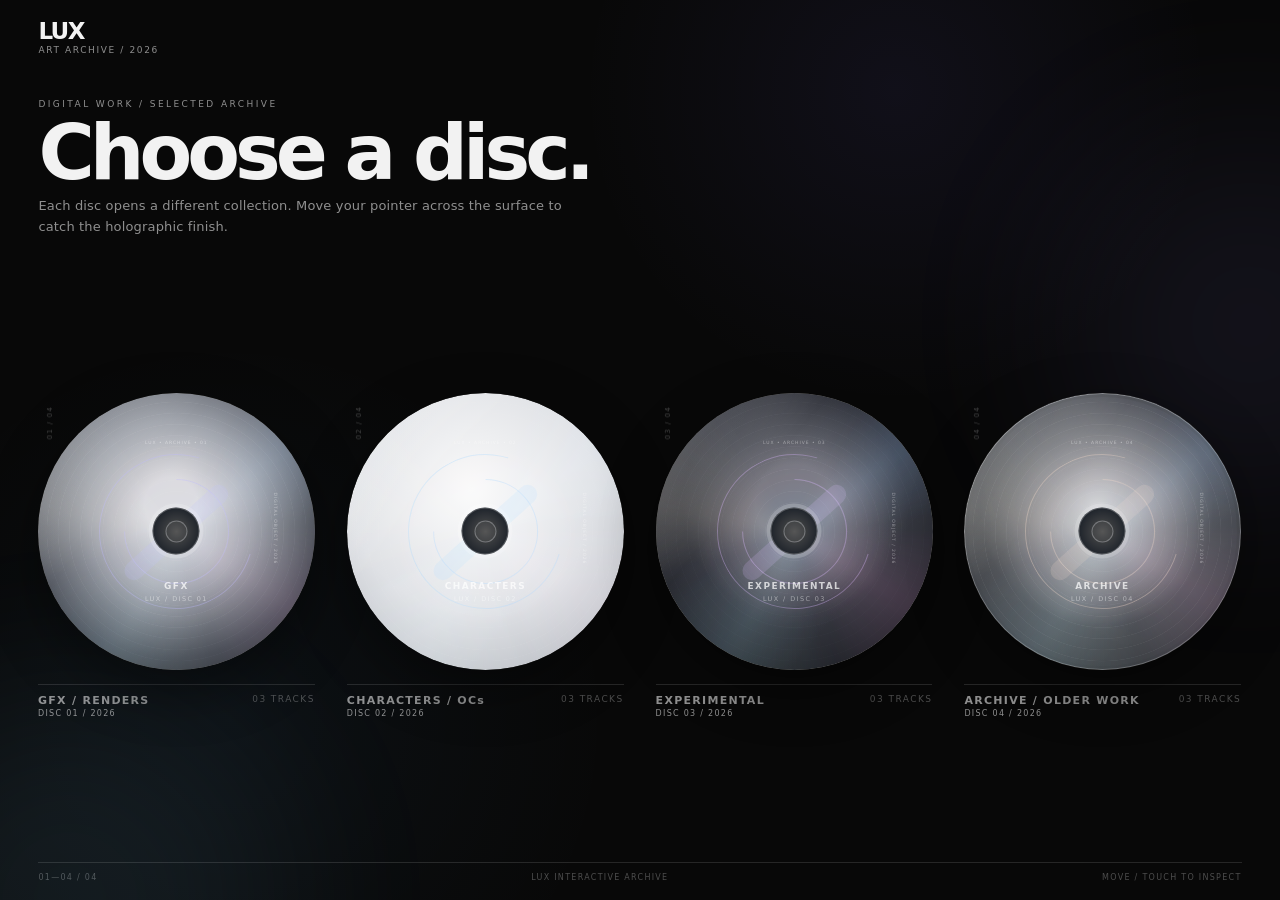
==== commit 2f295276: "upd3" ====
--- a/index.html
+++ b/index.html
@@ -88,7 +88,154 @@
 
   <div class="cursor-label" id="cursorLabel" aria-hidden="true">OPEN DISC</div>
 
+  <section class="studio" id="studio" aria-hidden="true">
+    <header class="studio__topbar">
+      <button class="studio__back" id="closeStudio" type="button" aria-label="Close Disc Lab">←</button>
+      <div class="studio__identity">
+        <span>PRIVATE TOOL / LUX</span>
+        <strong>DISC LAB</strong>
+      </div>
+      <div class="studio__mode-tabs" role="tablist" aria-label="Creator mode">
+        <button class="studio-tab is-active" type="button" data-studio-mode="disc">DISC</button>
+        <button class="studio-tab" type="button" data-studio-mode="cover">COVER</button>
+      </div>
+    </header>
+
+    <div class="studio__workspace">
+      <section class="studio__preview-panel">
+        <div class="studio__preview-head">
+          <div>
+            <span class="studio-kicker">LIVE OBJECT / 1000 × 1000</span>
+            <strong id="studioPreviewLabel">DISC PREVIEW</strong>
+          </div>
+          <span id="studioSaveState">UNSAVED</span>
+        </div>
+
+        <div class="studio__canvas-shell" id="studioCanvasShell">
+          <canvas id="studioCanvas" width="1000" height="1000" aria-label="Live disc or cover preview"></canvas>
+        </div>
+
+        <div class="studio__preview-foot">
+          <span>DRAG ARTWORK ON PREVIEW</span>
+          <span>EXPORTS ARE FULL RESOLUTION</span>
+        </div>
+      </section>
+
+      <aside class="studio__controls" aria-label="Disc Lab controls">
+        <section class="studio-control-group">
+          <div class="studio-control-group__head">
+            <span>01</span><strong>IDENTITY</strong>
+          </div>
+          <label class="studio-field">
+            <span>TITLE</span>
+            <input id="studioTitle" type="text" maxlength="28" value="UNTITLED" autocomplete="off" />
+          </label>
+          <label class="studio-field">
+            <span>SUBTITLE</span>
+            <input id="studioSubtitle" type="text" maxlength="40" value="LUX / DIGITAL ARCHIVE" autocomplete="off" />
+          </label>
+          <label class="studio-field">
+            <span>SERIAL</span>
+            <input id="studioSerial" type="text" maxlength="20" value="LUX-001 / 2026" autocomplete="off" />
+          </label>
+        </section>
+
+        <section class="studio-control-group">
+          <div class="studio-control-group__head">
+            <span>02</span><strong>SURFACE</strong>
+          </div>
+          <div class="studio-field studio-field--split">
+            <label>
+              <span>ACCENT</span>
+              <input id="studioAccent" type="color" value="#b9b6ff" />
+            </label>
+            <label>
+              <span>BACKGROUND</span>
+              <input id="studioBackground" type="color" value="#0b0b0d" />
+            </label>
+          </div>
+          <label class="studio-field" id="studioMaterialField">
+            <span>DISC MATERIAL</span>
+            <select id="studioMaterial">
+              <option value="silver">SILVER</option>
+              <option value="white">WHITE</option>
+              <option value="smoke">SMOKE</option>
+              <option value="clear">CLEAR</option>
+              <option value="black">BLACK</option>
+            </select>
+          </label>
+          <label class="studio-field">
+            <span>GRAPHIC SYSTEM</span>
+            <select id="studioGraphic">
+              <option value="rings">ORBIT RINGS</option>
+              <option value="slash">SLASH / BAR</option>
+              <option value="barcode">BARCODE</option>
+              <option value="grid">TECH GRID</option>
+              <option value="minimal">MINIMAL</option>
+            </select>
+          </label>
+        </section>
+
+        <section class="studio-control-group">
+          <div class="studio-control-group__head">
+            <span>03</span><strong>ARTWORK</strong>
+          </div>
+          <label class="studio-upload" for="studioArtworkInput">
+            <input id="studioArtworkInput" type="file" accept="image/png,image/jpeg,image/webp,image/gif" />
+            <span>＋</span>
+            <strong>UPLOAD ARTWORK</strong>
+            <small>PNG / JPG / WEBP</small>
+          </label>
+          <div class="studio-range-grid">
+            <label class="studio-range"><span>SCALE <output id="studioScaleValue">100%</output></span><input id="studioScale" type="range" min="40" max="220" value="100" /></label>
+            <label class="studio-range"><span>ROTATION <output id="studioRotationValue">0°</output></span><input id="studioRotation" type="range" min="-180" max="180" value="0" /></label>
+            <label class="studio-range"><span>OPACITY <output id="studioOpacityValue">100%</output></span><input id="studioOpacity" type="range" min="0" max="100" value="100" /></label>
+            <label class="studio-range"><span>HORIZONTAL <output id="studioXValue">0</output></span><input id="studioX" type="range" min="-300" max="300" value="0" /></label>
+            <label class="studio-range"><span>VERTICAL <output id="studioYValue">0</output></span><input id="studioY" type="range" min="-300" max="300" value="0" /></label>
+          </div>
+        </section>
+
+        <section class="studio-control-group">
+          <div class="studio-control-group__head">
+            <span>04</span><strong>FINISH</strong>
+          </div>
+          <div class="studio-range-grid">
+            <label class="studio-range"><span>HOLOGRAPHIC <output id="studioHoloValue">35%</output></span><input id="studioHolo" type="range" min="0" max="100" value="35" /></label>
+            <label class="studio-range"><span>DETAIL <output id="studioDetailValue">65%</output></span><input id="studioDetail" type="range" min="0" max="100" value="65" /></label>
+          </div>
+          <label class="studio-check"><input id="studioTransparent" type="checkbox" checked /><span>TRANSPARENT OUTSIDE DISC</span></label>
+          <label class="studio-check"><input id="studioGuides" type="checkbox" /><span>SHOW SAFE GUIDES</span></label>
+        </section>
+
+        <section class="studio-control-group">
+          <div class="studio-control-group__head">
+            <span>05</span><strong>PRESETS</strong>
+          </div>
+          <div class="studio-preset-row">
+            <select id="studioPresetSelect" aria-label="Saved presets"><option value="">SAVED PRESETS</option></select>
+            <button id="studioLoadPreset" type="button">LOAD</button>
+          </div>
+          <div class="studio-mini-actions">
+            <button id="studioSavePreset" type="button">SAVE LOCAL</button>
+            <button id="studioDeletePreset" type="button">DELETE</button>
+            <button id="studioReset" type="button">RESET</button>
+          </div>
+        </section>
+
+        <section class="studio-actions">
+          <button class="studio-action studio-action--primary" id="studioExportPng" type="button"><span>EXPORT PNG</span><small>1000 × 1000</small></button>
+          <button class="studio-action" id="studioExportJson" type="button"><span>EXPORT PRESET</span><small>JSON</small></button>
+          <button class="studio-action" id="studioCopyEntry" type="button"><span>COPY SITE ENTRY</span><small>DATA.JS</small></button>
+        </section>
+      </aside>
+    </div>
+
+    <div class="studio-toast" id="studioToast" role="status" aria-live="polite"></div>
+  </section>
+
+
   <script src="data.js"></script>
   <script src="app.js"></script>
+  <script src="studio.js"></script>
 </body>
 </html>
--- a/styles.css
+++ b/styles.css
@@ -141,7 +141,7 @@
   will-change:rotate;
 }
 .disc-card:nth-child(even) .disc-rotor { animation-direction:reverse; }
-.disc-card:hover .disc-rotor, .disc-card.is-pressed .disc-rotor { animation-duration:22s; }
+.disc-card:hover .disc-rotor, .disc-card.is-pressed .disc-rotor { animation-play-state: running; }
 @keyframes rotorSpin { to { rotate:360deg; } }
 
 .disc-face { position:absolute; inset:0; z-index:2; border-radius:50%; overflow:hidden; }
@@ -215,29 +215,29 @@
   transition:transform .78s var(--ease), visibility .78s;
 }
 .gallery.is-open { transform:translateY(0); visibility:visible; }
-.gallery__chrome { position:sticky; top:0; z-index:5; min-height:66px; display:grid; grid-template-columns:60px 1fr auto; align-items:center; gap:12px; padding:0 var(--page-pad); background:rgba(9,9,9,.78); backdrop-filter:blur(18px); border-bottom:1px solid var(--line); }
-.icon-button { width:34px; height:34px; border:1px solid var(--line); border-radius:50%; background:transparent; cursor:pointer; transition:background .3s ease, color .3s ease, border-color .3s ease, transform .3s var(--ease); }
+.gallery__chrome { position:sticky; top:0; z-index:5; min-height:58px; display:grid; grid-template-columns:52px 1fr auto; align-items:center; gap:10px; padding:0 var(--page-pad); background:rgba(9,9,9,.84); backdrop-filter:blur(18px); border-bottom:1px solid var(--line); }
+.icon-button { width:32px; height:32px; border:1px solid var(--line); border-radius:50%; background:transparent; cursor:pointer; transition:background .3s ease, color .3s ease, border-color .3s ease, transform .3s var(--ease); }
 .icon-button:hover { background:#fff; color:#000; transform:translateY(-1px); }
 .gallery__chrome-title { display:flex; flex-direction:column; gap:1px; font-size:8px; letter-spacing:.16em; color:var(--muted); }
-.gallery__chrome-title strong { color:#fff; font-size:10px; font-weight:600; }
-.gallery__counter { font-size:9px; color:var(--muted); letter-spacing:.15em; }
-.gallery__hero { padding:clamp(65px,10vh,120px) var(--page-pad) clamp(40px,6vh,75px); display:grid; grid-template-columns:2fr 1fr; gap:35px; align-items:end; }
-.gallery__hero h2 { margin:8px 0 0; font-size:clamp(56px,10vw,150px); line-height:.84; letter-spacing:-.075em; font-weight:620; max-width:1100px; }
-.gallery__hero p { margin:0 0 5px; color:var(--muted); line-height:1.7; font-size:13px; max-width:420px; }
-.gallery-grid { padding:0 var(--page-pad) 80px; display:grid; grid-template-columns:repeat(12,1fr); gap:clamp(12px,1.6vw,24px); }
-.art-card { grid-column:span 4; border:0; padding:0; background:none; text-align:left; cursor:zoom-in; color:inherit; }
-.art-card:nth-child(5n+1) { grid-column:span 7; }
-.art-card:nth-child(5n+2) { grid-column:span 5; }
-.art-card__image-wrap { position:relative; overflow:hidden; background:#121212; border:1px solid var(--soft-line); }
+.gallery__chrome-title strong { color:#fff; font-size:9px; font-weight:600; }
+.gallery__counter { font-size:8px; color:var(--muted); letter-spacing:.15em; }
+.gallery__hero { padding:clamp(34px,5vh,58px) var(--page-pad) clamp(18px,3vh,28px); display:grid; grid-template-columns:minmax(0,1.5fr) minmax(240px,.8fr); gap:20px; align-items:end; }
+.gallery__hero h2 { margin:6px 0 0; font-size:clamp(38px,6vw,82px); line-height:.9; letter-spacing:-.06em; font-weight:620; max-width:800px; }
+.gallery__hero p { margin:0; color:var(--muted); line-height:1.6; font-size:12px; max-width:360px; }
+.gallery-grid { padding:0 var(--page-pad) 56px; display:grid; grid-template-columns:repeat(12,1fr); gap:clamp(10px,1vw,16px); align-items:start; }
+.art-card { grid-column:span 3; border:0; padding:0; background:none; text-align:left; cursor:zoom-in; color:inherit; }
+.art-card:nth-child(5n+1) { grid-column:span 6; }
+.art-card:nth-child(5n+2) { grid-column:span 3; }
+.art-card__image-wrap { position:relative; overflow:hidden; background:#121212; border:1px solid var(--soft-line); border-radius:14px; }
 .art-card img { display:block; width:100%; aspect-ratio:4/5; object-fit:cover; transition:transform .8s var(--ease), filter .55s ease; }
-.art-card:nth-child(5n+1) img { aspect-ratio:16/10; }
-.art-card:nth-child(5n+2) img { aspect-ratio:5/6; }
+.art-card:nth-child(5n+1) img { aspect-ratio:1 / 1; }
+.art-card:nth-child(5n+2) img { aspect-ratio:4 / 5; }
 .art-card:hover img { transform:scale(1.018); filter:brightness(1.08); }
-.art-card__index { position:absolute; top:10px; left:10px; background:rgba(7,7,7,.72); backdrop-filter:blur(8px); border:1px solid rgba(255,255,255,.14); padding:5px 7px; font-size:8px; letter-spacing:.13em; }
-.art-card__meta { display:flex; justify-content:space-between; gap:15px; border-top:1px solid var(--line); margin-top:9px; padding-top:8px; }
-.art-card__meta strong { font-size:11px; font-weight:550; }
-.art-card__meta span { font-size:8px; color:var(--muted); letter-spacing:.12em; white-space:nowrap; }
-.gallery__footer { border-top:1px solid var(--line); margin:0 var(--page-pad); padding:18px 0 34px; display:flex; justify-content:space-between; color:var(--faint); font-size:8px; letter-spacing:.18em; }
+.art-card__index { position:absolute; top:8px; left:8px; background:rgba(7,7,7,.72); backdrop-filter:blur(8px); border:1px solid rgba(255,255,255,.14); border-radius:999px; padding:5px 7px; font-size:7px; letter-spacing:.13em; }
+.art-card__meta { display:flex; flex-direction:column; align-items:flex-start; gap:4px; margin-top:8px; padding-top:0; }
+.art-card__meta strong { font-size:10px; font-weight:560; }
+.art-card__meta span { font-size:7px; color:var(--muted); letter-spacing:.12em; white-space:normal; }
+.gallery__footer { border-top:1px solid var(--line); margin:0 var(--page-pad); padding:14px 0 24px; display:flex; justify-content:space-between; color:var(--faint); font-size:8px; letter-spacing:.18em; }
 
 .lightbox {
   width:100%; max-width:none; height:100%; max-height:none; margin:0; border:0; padding:0; background:rgba(4,4,4,.93); color:#fff; overflow:hidden;
@@ -262,9 +262,9 @@
 @media (max-width: 980px) {
   .disc-stage { grid-template-columns:repeat(2,minmax(0,1fr)); gap:clamp(12px,2.5vw,28px); }
   .disc-card { width:min(100%,23svh,235px); }
-  .gallery__hero { grid-template-columns:1fr; }
+  .gallery__hero { grid-template-columns:1fr; padding-bottom:18px; }
   .gallery__hero p { max-width:620px; }
-  .art-card, .art-card:nth-child(5n+1), .art-card:nth-child(5n+2) { grid-column:span 6; }
+  .art-card, .art-card:nth-child(5n+1), .art-card:nth-child(5n+2) { grid-column:span 4; }
 }
 
 @media (max-width: 620px) {
@@ -286,13 +286,13 @@
   .stage-footer span:nth-child(2) { display:none; }
   .disc-label { font-size:6px; }
   .disc-micro { font-size:3px; }
-  .gallery__chrome { grid-template-columns:48px 1fr auto; padding-left:14px; padding-right:14px; }
+  .gallery__chrome { grid-template-columns:44px 1fr auto; min-height:54px; padding-left:14px; padding-right:14px; }
   .gallery__counter { font-size:7px; }
-  .gallery__hero { padding-left:18px; padding-right:18px; }
-  .gallery__hero h2 { font-size:59px; }
-  .gallery-grid { padding-left:18px; padding-right:18px; grid-template-columns:1fr; }
+  .gallery__hero { padding:24px 18px 16px; }
+  .gallery__hero h2 { font-size:42px; }
+  .gallery-grid { padding-left:18px; padding-right:18px; padding-bottom:40px; grid-template-columns:repeat(2, minmax(0,1fr)); gap:12px; }
   .art-card, .art-card:nth-child(5n+1), .art-card:nth-child(5n+2) { grid-column:auto; }
-  .art-card img, .art-card:nth-child(5n+1) img, .art-card:nth-child(5n+2) img { aspect-ratio:4/5; }
+  .art-card img, .art-card:nth-child(5n+1) img, .art-card:nth-child(5n+2) img { aspect-ratio:1 / 1.12; }
   .gallery__footer { margin-left:18px; margin-right:18px; }
   .lightbox__figure { width:92vw; height:84vh; }
   .lightbox__figure figcaption { grid-template-columns:1fr; gap:4px; }
@@ -321,3 +321,181 @@
 @media (prefers-reduced-motion: reduce) {
   *, *::before, *::after { animation-duration:.01ms!important; animation-iteration-count:1!important; scroll-behavior:auto!important; transition-duration:.01ms!important; }
 }
+
+@media (min-width: 621px) and (max-width: 980px) {
+  .gallery-grid { grid-template-columns: repeat(12,1fr); }
+  .art-card, .art-card:nth-child(5n+1), .art-card:nth-child(5n+2) { grid-column: span 4; }
+  .art-card:nth-child(4n+1) { grid-column: span 6; }
+}
+
+/* ──────────────────────────────────────────────────────────────
+   LUX DISC LAB — hidden creator
+   Open with #studio or tap the LUX mark five times quickly.
+   ────────────────────────────────────────────────────────────── */
+.studio {
+  position:fixed; inset:0; z-index:180; display:flex; flex-direction:column;
+  background:
+    radial-gradient(circle at 15% 10%, color-mix(in srgb, var(--active-accent) 12%, transparent), transparent 28%),
+    #080808;
+  color:#f3f3f3; opacity:0; visibility:hidden; transform:translateY(12px) scale(.995);
+  transition:opacity .45s var(--ease), transform .55s var(--ease), visibility .55s;
+  touch-action:auto;
+}
+.studio.is-open { opacity:1; visibility:visible; transform:none; }
+body.studio-open { overflow:hidden; }
+
+.studio__topbar {
+  flex:0 0 62px; min-height:62px; display:grid; grid-template-columns:48px minmax(0,1fr) auto;
+  align-items:center; gap:12px; padding:0 var(--page-pad); border-bottom:1px solid var(--line);
+  background:rgba(8,8,8,.86); backdrop-filter:blur(20px);
+}
+.studio__back {
+  width:32px; height:32px; padding:0; border:1px solid var(--line); border-radius:50%; background:transparent;
+  color:#fff; cursor:pointer; transition:background .3s ease,color .3s ease,transform .3s var(--ease);
+}
+.studio__back:hover { background:#fff; color:#000; transform:translateX(-1px); }
+.studio__identity { display:flex; flex-direction:column; gap:1px; }
+.studio__identity span { font-size:7px; letter-spacing:.2em; color:var(--faint); }
+.studio__identity strong { font-size:11px; letter-spacing:.12em; font-weight:650; }
+.studio__mode-tabs { display:flex; align-items:center; gap:5px; padding:4px; border:1px solid var(--line); border-radius:999px; background:#0c0c0c; }
+.studio-tab {
+  min-width:72px; padding:7px 13px; border:0; border-radius:999px; background:transparent; color:var(--muted);
+  font-size:8px; font-weight:700; letter-spacing:.16em; cursor:pointer; transition:background .3s ease,color .3s ease,transform .3s var(--ease);
+}
+.studio-tab.is-active { background:#f1f1f1; color:#070707; }
+
+.studio__workspace {
+  flex:1; min-height:0; display:grid; grid-template-columns:minmax(0,1.5fr) minmax(340px,.72fr); overflow:hidden;
+}
+.studio__preview-panel {
+  min-width:0; min-height:0; padding:clamp(18px,2.2vw,34px); display:grid; grid-template-rows:auto minmax(0,1fr) auto; gap:14px;
+  border-right:1px solid var(--line);
+}
+.studio__preview-head,.studio__preview-foot { display:flex; justify-content:space-between; align-items:flex-end; gap:16px; }
+.studio__preview-head > div { display:flex; flex-direction:column; gap:3px; }
+.studio__preview-head strong { font-size:13px; letter-spacing:.1em; }
+.studio-kicker,.studio__preview-head > span,.studio__preview-foot { font-size:7px; letter-spacing:.18em; color:var(--faint); }
+.studio__canvas-shell {
+  min-height:0; display:grid; place-items:center; position:relative; overflow:hidden; border:1px solid var(--soft-line);
+  border-radius:18px; background:
+    linear-gradient(45deg,rgba(255,255,255,.015) 25%,transparent 25%,transparent 75%,rgba(255,255,255,.015) 75%),
+    linear-gradient(45deg,rgba(255,255,255,.015) 25%,transparent 25%,transparent 75%,rgba(255,255,255,.015) 75%),
+    #0b0b0b;
+  background-position:0 0,14px 14px; background-size:28px 28px;
+  box-shadow:inset 0 0 100px rgba(0,0,0,.28);
+}
+.studio__canvas-shell::before {
+  content:""; position:absolute; width:60%; aspect-ratio:1; border-radius:50%; background:var(--active-accent); opacity:.055; filter:blur(70px); pointer-events:none;
+}
+#studioCanvas {
+  display:block; width:auto; height:auto; max-width:min(82%,760px); max-height:88%; aspect-ratio:1; object-fit:contain;
+  filter:drop-shadow(0 34px 50px rgba(0,0,0,.46)); cursor:grab; touch-action:none; position:relative; z-index:1;
+}
+#studioCanvas.is-dragging { cursor:grabbing; }
+
+.studio__controls {
+  min-height:0; overflow:auto; overscroll-behavior:contain; padding:18px 20px 100px; scrollbar-width:thin; scrollbar-color:#333 transparent;
+}
+.studio-control-group { border-top:1px solid var(--line); padding:16px 0 18px; }
+.studio-control-group:first-child { border-top:0; padding-top:0; }
+.studio-control-group__head { display:flex; gap:10px; align-items:center; margin-bottom:13px; }
+.studio-control-group__head span { font:500 7px ui-monospace,SFMono-Regular,Menlo,monospace; color:var(--faint); }
+.studio-control-group__head strong { font-size:8px; letter-spacing:.2em; font-weight:650; }
+.studio-field { display:flex; flex-direction:column; gap:7px; margin-top:10px; }
+.studio-field > span,.studio-field label > span { font-size:7px; color:var(--faint); letter-spacing:.16em; }
+.studio-field input[type="text"],.studio-field select,.studio-preset-row select {
+  width:100%; min-height:38px; border:1px solid var(--soft-line); border-radius:9px; padding:0 11px; outline:0;
+  background:#0d0d0d; color:#f4f4f4; font-size:9px; letter-spacing:.09em; transition:border-color .25s ease,background .25s ease;
+}
+.studio-field input[type="text"]:focus,.studio-field select:focus,.studio-preset-row select:focus { border-color:rgba(255,255,255,.32); background:#101010; }
+.studio-field select,.studio-preset-row select { appearance:none; background-image:linear-gradient(45deg,transparent 50%,#666 50%),linear-gradient(135deg,#666 50%,transparent 50%); background-position:calc(100% - 14px) 16px,calc(100% - 10px) 16px; background-size:4px 4px; background-repeat:no-repeat; padding-right:28px; }
+.studio-field--split { display:grid; grid-template-columns:1fr 1fr; gap:10px; }
+.studio-field--split label { display:flex; flex-direction:column; gap:7px; }
+.studio-field input[type="color"] { width:100%; height:38px; padding:4px; border:1px solid var(--soft-line); border-radius:9px; background:#0d0d0d; cursor:pointer; }
+.studio-field input[type="color"]::-webkit-color-swatch-wrapper { padding:0; }
+.studio-field input[type="color"]::-webkit-color-swatch { border:0; border-radius:6px; }
+.studio-field.is-dimmed { opacity:.36; pointer-events:none; }
+
+.studio-upload {
+  min-height:88px; display:grid; grid-template-columns:28px 1fr; grid-template-rows:1fr 1fr; align-items:end; column-gap:10px;
+  border:1px dashed rgba(255,255,255,.16); border-radius:12px; padding:14px; cursor:pointer; background:rgba(255,255,255,.012);
+  transition:border-color .3s ease,background .3s ease,transform .3s var(--ease);
+}
+.studio-upload:hover { border-color:rgba(255,255,255,.34); background:rgba(255,255,255,.025); transform:translateY(-1px); }
+.studio-upload input { display:none; }
+.studio-upload > span { grid-row:1 / 3; align-self:center; width:28px; height:28px; border:1px solid var(--line); border-radius:50%; display:grid; place-items:center; font-size:15px; }
+.studio-upload strong { font-size:9px; letter-spacing:.12em; align-self:end; }
+.studio-upload small { font-size:7px; letter-spacing:.12em; color:var(--faint); align-self:start; margin-top:3px; }
+
+.studio-range-grid { display:grid; gap:12px; margin-top:12px; }
+.studio-range { display:grid; gap:8px; }
+.studio-range > span { display:flex; justify-content:space-between; gap:12px; font-size:7px; color:var(--faint); letter-spacing:.15em; }
+.studio-range output { color:rgba(255,255,255,.65); font:500 7px ui-monospace,SFMono-Regular,Menlo,monospace; }
+.studio-range input[type="range"] { width:100%; height:14px; appearance:none; background:transparent; cursor:pointer; }
+.studio-range input[type="range"]::-webkit-slider-runnable-track { height:1px; background:rgba(255,255,255,.18); }
+.studio-range input[type="range"]::-webkit-slider-thumb { appearance:none; width:12px; height:12px; margin-top:-5.5px; border-radius:50%; background:#eee; border:2px solid #080808; box-shadow:0 0 0 1px rgba(255,255,255,.3); }
+.studio-range input[type="range"]::-moz-range-track { height:1px; background:rgba(255,255,255,.18); }
+.studio-range input[type="range"]::-moz-range-thumb { width:10px; height:10px; border:0; border-radius:50%; background:#eee; }
+.studio-check { display:flex; align-items:center; gap:9px; margin-top:12px; cursor:pointer; }
+.studio-check input { width:14px; height:14px; accent-color:#fff; }
+.studio-check span { font-size:7px; color:var(--muted); letter-spacing:.14em; }
+
+.studio-preset-row { display:grid; grid-template-columns:minmax(0,1fr) 58px; gap:7px; }
+.studio-preset-row select { min-width:0; }
+.studio-preset-row button,.studio-mini-actions button {
+  border:1px solid var(--soft-line); border-radius:8px; background:#0d0d0d; color:var(--muted); font-size:7px; letter-spacing:.12em; cursor:pointer;
+  transition:background .25s ease,color .25s ease,border-color .25s ease;
+}
+.studio-preset-row button:hover,.studio-mini-actions button:hover { background:#161616; color:#fff; border-color:rgba(255,255,255,.22); }
+.studio-mini-actions { display:grid; grid-template-columns:1fr 1fr 1fr; gap:7px; margin-top:7px; }
+.studio-mini-actions button { min-height:34px; }
+
+.studio-actions {
+  position:sticky; bottom:-82px; z-index:3; display:grid; gap:7px; padding:18px 0 0; margin-top:2px;
+  background:linear-gradient(transparent,#080808 18%,#080808 100%);
+}
+.studio-action {
+  min-height:48px; display:flex; align-items:center; justify-content:space-between; gap:12px; padding:0 14px;
+  border:1px solid var(--line); border-radius:10px; background:#0d0d0d; color:#fff; cursor:pointer;
+  transition:transform .3s var(--ease),background .3s ease,border-color .3s ease;
+}
+.studio-action:hover { transform:translateY(-1px); background:#131313; border-color:rgba(255,255,255,.3); }
+.studio-action span { font-size:8px; font-weight:650; letter-spacing:.14em; }
+.studio-action small { font-size:7px; color:var(--faint); letter-spacing:.13em; }
+.studio-action--primary { background:#f0f0f0; color:#060606; border-color:#f0f0f0; }
+.studio-action--primary small { color:rgba(0,0,0,.5); }
+.studio-action--primary:hover { background:#fff; }
+
+.studio-toast {
+  position:fixed; left:50%; bottom:24px; z-index:5; transform:translate(-50%,18px); opacity:0; pointer-events:none;
+  padding:9px 13px; border:1px solid rgba(255,255,255,.14); border-radius:999px; background:rgba(12,12,12,.86); backdrop-filter:blur(14px);
+  font-size:7px; font-weight:650; letter-spacing:.15em; color:#fff; transition:opacity .25s ease,transform .35s var(--ease);
+}
+.studio-toast.is-visible { opacity:1; transform:translate(-50%,0); }
+
+@media (max-width: 920px) {
+  .studio__workspace { grid-template-columns:1fr; overflow:auto; overscroll-behavior:contain; }
+  .studio__preview-panel { min-height:65svh; border-right:0; border-bottom:1px solid var(--line); }
+  .studio__controls { overflow:visible; padding:20px var(--page-pad) 90px; }
+  #studioCanvas { max-width:min(82vw,620px); max-height:52svh; }
+  .studio-actions { bottom:0; padding-bottom:max(8px,env(safe-area-inset-bottom)); }
+}
+
+@media (max-width: 620px) {
+  .studio__topbar { min-height:56px; flex-basis:56px; grid-template-columns:38px 1fr auto; padding:0 12px; gap:8px; }
+  .studio__identity span { display:none; }
+  .studio__identity strong { font-size:9px; }
+  .studio__mode-tabs { gap:2px; padding:3px; }
+  .studio-tab { min-width:54px; padding:6px 8px; font-size:7px; }
+  .studio__preview-panel { min-height:58svh; padding:14px; gap:10px; }
+  .studio__preview-head strong { font-size:10px; }
+  .studio-kicker,.studio__preview-head > span { font-size:6px; }
+  .studio__preview-foot { font-size:5.5px; }
+  .studio__preview-foot span:last-child { display:none; }
+  .studio__canvas-shell { border-radius:14px; }
+  #studioCanvas { max-width:90vw; max-height:45svh; }
+  .studio__controls { padding:18px 14px 90px; }
+  .studio-field--split { grid-template-columns:1fr 1fr; }
+  .studio-control-group { padding:14px 0 16px; }
+  .studio-toast { bottom:max(14px,env(safe-area-inset-bottom)); white-space:nowrap; }
+}
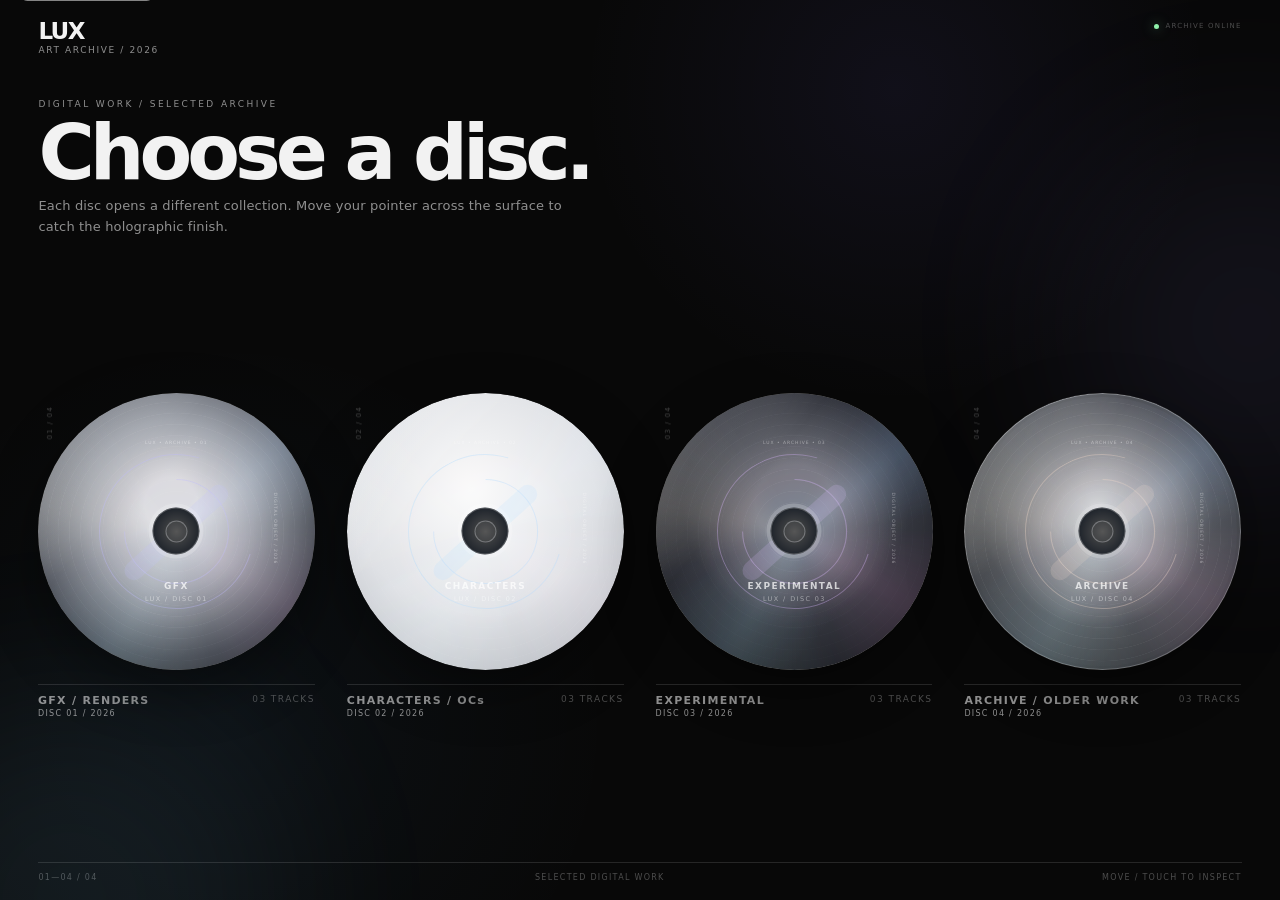
==== commit cc68d044: "upd4" ====
--- a/index.html
+++ b/index.html
@@ -2,18 +2,30 @@
 <html lang="en">
 <head>
   <meta charset="utf-8" />
-  <meta name="viewport" content="width=device-width, initial-scale=1" />
-  <meta name="theme-color" content="#090909" />
+  <meta name="viewport" content="width=device-width, initial-scale=1, viewport-fit=cover" />
+  <meta name="theme-color" content="#080808" />
+  <meta name="color-scheme" content="dark" />
   <meta name="description" content="LUX Art Archive — an interactive CD-inspired artwork portfolio." />
+  <meta name="robots" content="index,follow,max-image-preview:large" />
+  <meta property="og:type" content="website" />
+  <meta property="og:title" content="LUX // ART ARCHIVE" />
+  <meta property="og:description" content="An interactive CD-inspired archive of selected digital artwork." />
+  <meta name="twitter:card" content="summary_large_image" />
+  <meta name="twitter:title" content="LUX // ART ARCHIVE" />
+  <meta name="twitter:description" content="An interactive CD-inspired archive of selected digital artwork." />
   <title>LUX // ART ARCHIVE</title>
   <link rel="icon" href="assets/icons/favicon.svg" type="image/svg+xml" />
+  <link rel="manifest" href="site.webmanifest" />
   <link rel="stylesheet" href="styles.css" />
 </head>
 <body class="collection-locked">
+  <a class="skip-link" href="#discStage">SKIP TO COLLECTIONS</a>
   <div class="noise" aria-hidden="true"></div>
   <div class="ambient ambient-a" aria-hidden="true"></div>
   <div class="ambient ambient-b" aria-hidden="true"></div>
   <div class="transition-flash" aria-hidden="true"></div>
+  <div class="route-progress" id="routeProgress" aria-hidden="true"></div>
+  <div class="sr-live" id="siteLive" role="status" aria-live="polite" aria-atomic="true"></div>
 
   <div class="boot" id="boot" aria-hidden="true">
     <div class="boot__mark">LUX</div>
@@ -24,23 +36,27 @@
   <header class="site-header">
     <a class="brand" href="#" aria-label="LUX Art Archive home">
       <span class="brand__word">LUX</span>
-      <span class="brand__meta">ART ARCHIVE / 2026</span>
+      <span class="brand__meta" id="brandMeta">ART ARCHIVE / 2026</span>
     </a>
+    <div class="site-header__status" aria-hidden="true">
+      <span class="site-header__dot"></span>
+      <span>ARCHIVE ONLINE</span>
+    </div>
   </header>
 
   <main>
     <section class="hero" id="collectionView" aria-labelledby="heroTitle">
       <div class="hero__intro">
-        <div class="hero__eyebrow">DIGITAL WORK / SELECTED ARCHIVE</div>
+        <div class="hero__eyebrow" id="heroEyebrow">DIGITAL WORK / SELECTED ARCHIVE</div>
         <h1 id="heroTitle">Choose a disc.</h1>
-        <p class="hero__sub">Each disc opens a different collection. Move your pointer across the surface to catch the holographic finish.</p>
+        <p class="hero__sub" id="heroSubtitle">Each disc opens a different collection. Move your pointer across the surface to catch the holographic finish.</p>
       </div>
 
       <div class="disc-stage" id="discStage" aria-label="Artwork collections"></div>
 
       <div class="stage-footer" aria-hidden="true">
         <span id="discRange">01—04 / 04</span>
-        <span>LUX INTERACTIVE ARCHIVE</span>
+        <span id="stageFooterCenter">LUX INTERACTIVE ARCHIVE</span>
         <span id="stageStatus">MOVE / TOUCH TO INSPECT</span>
       </div>
     </section>
@@ -53,7 +69,18 @@
         <span id="galleryDiscNumber">DISC 01</span>
         <strong id="galleryMiniTitle">COLLECTION</strong>
       </div>
-      <div class="gallery__counter" id="galleryCounter">00 TRACKS</div>
+      <div class="gallery__chrome-actions">
+        <button class="chrome-button" id="gallerySearchToggle" type="button" aria-expanded="false" aria-controls="gallerySearchBar">SEARCH</button>
+        <button class="chrome-button" id="galleryDensity" type="button">DENSITY</button>
+        <button class="chrome-button" id="galleryShare" type="button">SHARE</button>
+        <span class="gallery__counter" id="galleryCounter">00 TRACKS</span>
+      </div>
+    </div>
+
+    <div class="gallery-search" id="gallerySearchBar" hidden>
+      <label for="gallerySearchInput">FILTER COLLECTION</label>
+      <input id="gallerySearchInput" type="search" autocomplete="off" placeholder="Search title or metadata…" />
+      <button id="gallerySearchClear" type="button">CLEAR</button>
     </div>
 
     <div class="gallery__hero">
@@ -65,18 +92,22 @@
     </div>
 
     <div class="gallery-grid" id="galleryGrid"></div>
+    <div class="gallery-empty" id="galleryEmpty" hidden>NO MATCHING TRACKS</div>
 
     <div class="gallery__footer">
-      <span>LUX ART ARCHIVE</span>
+      <span id="galleryFooterLeft">LUX ART ARCHIVE</span>
       <span id="galleryFooterCode">DISC / 001</span>
     </div>
   </section>
 
   <dialog class="lightbox" id="lightbox">
+    <div class="lightbox__loading" id="lightboxLoading" aria-hidden="true"><span></span></div>
     <button class="lightbox__close" id="closeLightbox" aria-label="Close artwork viewer">×</button>
     <button class="lightbox__arrow lightbox__arrow--prev" id="prevArtwork" aria-label="Previous artwork">←</button>
     <figure class="lightbox__figure">
-      <img id="lightboxImage" alt="" />
+      <div class="lightbox__image-stage" id="lightboxImageStage">
+        <img id="lightboxImage" alt="" draggable="false" />
+      </div>
       <figcaption>
         <span id="lightboxTrack">TRACK 01</span>
         <strong id="lightboxTitle">Artwork</strong>
@@ -84,6 +115,13 @@
       </figcaption>
     </figure>
     <button class="lightbox__arrow lightbox__arrow--next" id="nextArtwork" aria-label="Next artwork">→</button>
+    <div class="lightbox__tools" aria-label="Artwork viewer controls">
+      <button id="lightboxShare" type="button">SHARE</button>
+      <button id="lightboxZoomOut" type="button" aria-label="Zoom out">−</button>
+      <button id="lightboxZoomReset" type="button" aria-label="Reset zoom">100%</button>
+      <button id="lightboxZoomIn" type="button" aria-label="Zoom in">＋</button>
+      <button id="lightboxFullscreen" type="button">FULL</button>
+    </div>
   </dialog>
 
   <div class="cursor-label" id="cursorLabel" aria-hidden="true">OPEN DISC</div>
@@ -91,101 +129,31 @@
   <section class="studio" id="studio" aria-hidden="true">
     <header class="studio__topbar">
       <button class="studio__back" id="closeStudio" type="button" aria-label="Close Disc Lab">←</button>
-      <div class="studio__identity">
-        <span>PRIVATE TOOL / LUX</span>
-        <strong>DISC LAB</strong>
-      </div>
+      <div class="studio__identity"><span>PRIVATE TOOL / LUX</span><strong>DISC LAB</strong></div>
       <div class="studio__mode-tabs" role="tablist" aria-label="Creator mode">
         <button class="studio-tab is-active" type="button" data-studio-mode="disc">DISC</button>
         <button class="studio-tab" type="button" data-studio-mode="cover">COVER</button>
       </div>
     </header>
-
     <div class="studio__workspace">
       <section class="studio__preview-panel">
-        <div class="studio__preview-head">
-          <div>
-            <span class="studio-kicker">LIVE OBJECT / 1000 × 1000</span>
-            <strong id="studioPreviewLabel">DISC PREVIEW</strong>
-          </div>
-          <span id="studioSaveState">UNSAVED</span>
-        </div>
-
-        <div class="studio__canvas-shell" id="studioCanvasShell">
-          <canvas id="studioCanvas" width="1000" height="1000" aria-label="Live disc or cover preview"></canvas>
-        </div>
-
-        <div class="studio__preview-foot">
-          <span>DRAG ARTWORK ON PREVIEW</span>
-          <span>EXPORTS ARE FULL RESOLUTION</span>
-        </div>
+        <div class="studio__preview-head"><div><span class="studio-kicker">LIVE OBJECT / 1000 × 1000</span><strong id="studioPreviewLabel">DISC PREVIEW</strong></div><span id="studioSaveState">UNSAVED</span></div>
+        <div class="studio__canvas-shell" id="studioCanvasShell"><canvas id="studioCanvas" width="1000" height="1000" aria-label="Live disc or cover preview"></canvas></div>
+        <div class="studio__preview-foot"><span>DRAG ARTWORK ON PREVIEW</span><span>EXPORTS ARE FULL RESOLUTION</span></div>
       </section>
-
       <aside class="studio__controls" aria-label="Disc Lab controls">
-        <section class="studio-control-group">
-          <div class="studio-control-group__head">
-            <span>01</span><strong>IDENTITY</strong>
-          </div>
-          <label class="studio-field">
-            <span>TITLE</span>
-            <input id="studioTitle" type="text" maxlength="28" value="UNTITLED" autocomplete="off" />
-          </label>
-          <label class="studio-field">
-            <span>SUBTITLE</span>
-            <input id="studioSubtitle" type="text" maxlength="40" value="LUX / DIGITAL ARCHIVE" autocomplete="off" />
-          </label>
-          <label class="studio-field">
-            <span>SERIAL</span>
-            <input id="studioSerial" type="text" maxlength="20" value="LUX-001 / 2026" autocomplete="off" />
-          </label>
+        <section class="studio-control-group"><div class="studio-control-group__head"><span>01</span><strong>IDENTITY</strong></div>
+          <label class="studio-field"><span>TITLE</span><input id="studioTitle" type="text" maxlength="28" value="UNTITLED" autocomplete="off" /></label>
+          <label class="studio-field"><span>SUBTITLE</span><input id="studioSubtitle" type="text" maxlength="40" value="LUX / DIGITAL ARCHIVE" autocomplete="off" /></label>
+          <label class="studio-field"><span>SERIAL</span><input id="studioSerial" type="text" maxlength="20" value="LUX-001 / 2026" autocomplete="off" /></label>
         </section>
-
-        <section class="studio-control-group">
-          <div class="studio-control-group__head">
-            <span>02</span><strong>SURFACE</strong>
-          </div>
-          <div class="studio-field studio-field--split">
-            <label>
-              <span>ACCENT</span>
-              <input id="studioAccent" type="color" value="#b9b6ff" />
-            </label>
-            <label>
-              <span>BACKGROUND</span>
-              <input id="studioBackground" type="color" value="#0b0b0d" />
-            </label>
-          </div>
-          <label class="studio-field" id="studioMaterialField">
-            <span>DISC MATERIAL</span>
-            <select id="studioMaterial">
-              <option value="silver">SILVER</option>
-              <option value="white">WHITE</option>
-              <option value="smoke">SMOKE</option>
-              <option value="clear">CLEAR</option>
-              <option value="black">BLACK</option>
-            </select>
-          </label>
-          <label class="studio-field">
-            <span>GRAPHIC SYSTEM</span>
-            <select id="studioGraphic">
-              <option value="rings">ORBIT RINGS</option>
-              <option value="slash">SLASH / BAR</option>
-              <option value="barcode">BARCODE</option>
-              <option value="grid">TECH GRID</option>
-              <option value="minimal">MINIMAL</option>
-            </select>
-          </label>
+        <section class="studio-control-group"><div class="studio-control-group__head"><span>02</span><strong>SURFACE</strong></div>
+          <div class="studio-field studio-field--split"><label><span>ACCENT</span><input id="studioAccent" type="color" value="#b9b6ff" /></label><label><span>BACKGROUND</span><input id="studioBackground" type="color" value="#0b0b0d" /></label></div>
+          <label class="studio-field" id="studioMaterialField"><span>DISC MATERIAL</span><select id="studioMaterial"><option value="silver">SILVER</option><option value="white">WHITE</option><option value="smoke">SMOKE</option><option value="clear">CLEAR</option><option value="black">BLACK</option></select></label>
+          <label class="studio-field"><span>GRAPHIC SYSTEM</span><select id="studioGraphic"><option value="rings">ORBIT RINGS</option><option value="slash">SLASH / BAR</option><option value="barcode">BARCODE</option><option value="grid">TECH GRID</option><option value="minimal">MINIMAL</option></select></label>
         </section>
-
-        <section class="studio-control-group">
-          <div class="studio-control-group__head">
-            <span>03</span><strong>ARTWORK</strong>
-          </div>
-          <label class="studio-upload" for="studioArtworkInput">
-            <input id="studioArtworkInput" type="file" accept="image/png,image/jpeg,image/webp,image/gif" />
-            <span>＋</span>
-            <strong>UPLOAD ARTWORK</strong>
-            <small>PNG / JPG / WEBP</small>
-          </label>
+        <section class="studio-control-group"><div class="studio-control-group__head"><span>03</span><strong>ARTWORK</strong></div>
+          <label class="studio-upload" for="studioArtworkInput"><input id="studioArtworkInput" type="file" accept="image/png,image/jpeg,image/webp,image/gif" /><span>＋</span><strong>UPLOAD ARTWORK</strong><small>PNG / JPG / WEBP</small></label>
           <div class="studio-range-grid">
             <label class="studio-range"><span>SCALE <output id="studioScaleValue">100%</output></span><input id="studioScale" type="range" min="40" max="220" value="100" /></label>
             <label class="studio-range"><span>ROTATION <output id="studioRotationValue">0°</output></span><input id="studioRotation" type="range" min="-180" max="180" value="0" /></label>
@@ -194,47 +162,22 @@
             <label class="studio-range"><span>VERTICAL <output id="studioYValue">0</output></span><input id="studioY" type="range" min="-300" max="300" value="0" /></label>
           </div>
         </section>
-
-        <section class="studio-control-group">
-          <div class="studio-control-group__head">
-            <span>04</span><strong>FINISH</strong>
-          </div>
-          <div class="studio-range-grid">
-            <label class="studio-range"><span>HOLOGRAPHIC <output id="studioHoloValue">35%</output></span><input id="studioHolo" type="range" min="0" max="100" value="35" /></label>
-            <label class="studio-range"><span>DETAIL <output id="studioDetailValue">65%</output></span><input id="studioDetail" type="range" min="0" max="100" value="65" /></label>
-          </div>
-          <label class="studio-check"><input id="studioTransparent" type="checkbox" checked /><span>TRANSPARENT OUTSIDE DISC</span></label>
-          <label class="studio-check"><input id="studioGuides" type="checkbox" /><span>SHOW SAFE GUIDES</span></label>
+        <section class="studio-control-group"><div class="studio-control-group__head"><span>04</span><strong>FINISH</strong></div>
+          <div class="studio-range-grid"><label class="studio-range"><span>HOLOGRAPHIC <output id="studioHoloValue">35%</output></span><input id="studioHolo" type="range" min="0" max="100" value="35" /></label><label class="studio-range"><span>DETAIL <output id="studioDetailValue">65%</output></span><input id="studioDetail" type="range" min="0" max="100" value="65" /></label></div>
+          <label class="studio-check"><input id="studioTransparent" type="checkbox" checked /><span>TRANSPARENT OUTSIDE DISC</span></label><label class="studio-check"><input id="studioGuides" type="checkbox" /><span>SHOW SAFE GUIDES</span></label>
         </section>
-
-        <section class="studio-control-group">
-          <div class="studio-control-group__head">
-            <span>05</span><strong>PRESETS</strong>
-          </div>
-          <div class="studio-preset-row">
-            <select id="studioPresetSelect" aria-label="Saved presets"><option value="">SAVED PRESETS</option></select>
-            <button id="studioLoadPreset" type="button">LOAD</button>
-          </div>
-          <div class="studio-mini-actions">
-            <button id="studioSavePreset" type="button">SAVE LOCAL</button>
-            <button id="studioDeletePreset" type="button">DELETE</button>
-            <button id="studioReset" type="button">RESET</button>
-          </div>
+        <section class="studio-control-group"><div class="studio-control-group__head"><span>05</span><strong>PRESETS</strong></div>
+          <div class="studio-preset-row"><select id="studioPresetSelect" aria-label="Saved presets"><option value="">SAVED PRESETS</option></select><button id="studioLoadPreset" type="button">LOAD</button></div>
+          <div class="studio-mini-actions"><button id="studioSavePreset" type="button">SAVE LOCAL</button><button id="studioDeletePreset" type="button">DELETE</button><button id="studioReset" type="button">RESET</button></div>
         </section>
-
-        <section class="studio-actions">
-          <button class="studio-action studio-action--primary" id="studioExportPng" type="button"><span>EXPORT PNG</span><small>1000 × 1000</small></button>
-          <button class="studio-action" id="studioExportJson" type="button"><span>EXPORT PRESET</span><small>JSON</small></button>
-          <button class="studio-action" id="studioCopyEntry" type="button"><span>COPY SITE ENTRY</span><small>DATA.JS</small></button>
-        </section>
+        <section class="studio-actions"><button class="studio-action studio-action--primary" id="studioExportPng" type="button"><span>EXPORT PNG</span><small>1000 × 1000</small></button><button class="studio-action" id="studioExportJson" type="button"><span>EXPORT PRESET</span><small>JSON</small></button><button class="studio-action" id="studioCopyEntry" type="button"><span>COPY SITE ENTRY</span><small>DATA.JS</small></button></section>
       </aside>
     </div>
-
     <div class="studio-toast" id="studioToast" role="status" aria-live="polite"></div>
   </section>
 
-
   <script src="data.js"></script>
+  <script src="editor.js"></script>
   <script src="app.js"></script>
   <script src="studio.js"></script>
 </body>
--- a/styles.css
+++ b/styles.css
@@ -499,3 +499,319 @@
   .studio-control-group { padding:14px 0 16px; }
   .studio-toast { bottom:max(14px,env(safe-area-inset-bottom)); white-space:nowrap; }
 }
+
+/* ============================================================
+   LUX LIVE EDIT MODE
+   Five taps/clicks on LUX toggles this editing layer.
+   ============================================================ */
+
+.disc-custom-art {
+  position:absolute; inset:0; z-index:3; overflow:hidden; border-radius:50%;
+  opacity:var(--cover-opacity,1); pointer-events:none;
+}
+.disc-custom-art img {
+  position:absolute; left:50%; top:50%; width:100%; height:100%;
+  object-fit:var(--cover-fit,cover);
+  transform:translate(calc(-50% + var(--cover-x,0%)),calc(-50% + var(--cover-y,0%))) scale(var(--cover-scale,1)) rotate(var(--cover-rotation,0deg));
+  transform-origin:center; will-change:transform;
+}
+
+.art-card { --art-scale:1; --art-rotation:0deg; --art-pos-x:50%; --art-pos-y:50%; --art-fit:cover; }
+.art-card img {
+  object-fit:var(--art-fit,cover);
+  object-position:var(--art-pos-x,50%) var(--art-pos-y,50%);
+  transform:scale(var(--art-scale,1)) rotate(var(--art-rotation,0deg));
+  transform-origin:center;
+}
+.art-card:hover img { transform:scale(calc(var(--art-scale,1) * 1.018)) rotate(var(--art-rotation,0deg)); }
+.art-card--compact { grid-column:span 3!important; }
+.art-card--standard { grid-column:span 4!important; }
+.art-card--wide { grid-column:span 6!important; }
+.art-card--hero { grid-column:span 8!important; }
+.art-card--compact img,.art-card--standard img { aspect-ratio:4/5!important; }
+.art-card--wide img { aspect-ratio:16/10!important; }
+.art-card--hero img { aspect-ratio:16/9!important; }
+
+.brand.is-editor-tap .brand__word { transform:scale(.94); filter:brightness(1.5); }
+.brand__word { transition:transform .16s var(--ease),filter .16s ease; }
+
+.site-editor-bar {
+  position:fixed; left:50%; top:max(14px,env(safe-area-inset-top)); z-index:166;
+  width:min(900px,calc(100vw - 28px)); min-height:46px; padding:6px 7px 6px 12px;
+  display:flex; align-items:center; justify-content:space-between; gap:14px;
+  border:1px solid rgba(255,255,255,.14); border-radius:14px;
+  background:rgba(10,10,12,.82); backdrop-filter:blur(22px) saturate(1.2);
+  box-shadow:0 18px 70px rgba(0,0,0,.42);
+  opacity:0; visibility:hidden; transform:translate(-50%,-12px) scale(.98);
+  transition:opacity .3s ease,transform .42s var(--ease),visibility .42s;
+}
+.site-edit-mode .site-editor-bar { opacity:1; visibility:visible; transform:translate(-50%,0) scale(1); }
+.site-editor-bar__identity { display:flex; align-items:center; gap:8px; min-width:0; white-space:nowrap; }
+.site-editor-bar__identity strong { font-size:8px; letter-spacing:.17em; }
+.site-editor-bar__identity > span:last-child { font-size:6px; color:var(--faint); letter-spacing:.15em; }
+.site-editor-dot { width:6px; height:6px; border-radius:50%; background:#9cffba; box-shadow:0 0 16px rgba(156,255,186,.6); }
+.site-editor-bar__actions { display:flex; gap:5px; overflow:auto; scrollbar-width:none; }
+.site-editor-bar__actions::-webkit-scrollbar { display:none; }
+.site-editor-bar button,.site-edit-tools button {
+  min-height:32px; padding:0 10px; border:1px solid rgba(255,255,255,.1); border-radius:9px;
+  background:rgba(255,255,255,.035); color:rgba(255,255,255,.76); cursor:pointer;
+  font-size:6.5px; font-weight:650; letter-spacing:.12em; white-space:nowrap;
+  transition:background .22s ease,color .22s ease,border-color .22s ease,transform .28s var(--ease);
+}
+.site-editor-bar button:hover,.site-edit-tools button:hover { background:#f2f2f2; color:#050505; border-color:#f2f2f2; transform:translateY(-1px); }
+.site-editor-bar button:disabled { opacity:.3; cursor:not-allowed; transform:none; }
+.site-editor-bar__exit { background:rgba(255,255,255,.9)!important; color:#080808!important; }
+
+.site-edit-outline {
+  position:fixed; z-index:158; pointer-events:none; opacity:0; visibility:hidden;
+  border-radius:16px; transition:opacity .14s ease,box-shadow .25s ease;
+}
+.site-edit-outline::before {
+  content:""; position:absolute; inset:0; border-radius:inherit; padding:1.5px;
+  background:linear-gradient(120deg,#ffffff 0%,#bdafff 24%,#79d4ff 49%,#ff9fcb 73%,#ffffff 100%);
+  background-size:220% 220%; animation:siteEditorGradient 4.6s linear infinite;
+  -webkit-mask:linear-gradient(#000 0 0) content-box,linear-gradient(#000 0 0);
+  -webkit-mask-composite:xor; mask-composite:exclude;
+  filter:drop-shadow(0 0 12px rgba(171,155,255,.18));
+}
+.site-edit-outline.is-visible { opacity:1; visibility:visible; }
+.site-edit-outline__tag {
+  position:absolute; left:10px; top:10px; padding:5px 7px; border-radius:999px;
+  background:rgba(8,8,10,.78); backdrop-filter:blur(10px); border:1px solid rgba(255,255,255,.12);
+  color:rgba(255,255,255,.72); font-size:6px; letter-spacing:.14em;
+}
+.site-edit-tools {
+  position:absolute; right:8px; top:8px; display:flex; gap:4px; pointer-events:auto;
+  padding:4px; border-radius:11px; background:rgba(7,7,9,.78); backdrop-filter:blur(14px);
+  border:1px solid rgba(255,255,255,.12); box-shadow:0 10px 40px rgba(0,0,0,.3);
+}
+.site-edit-tools button { min-height:27px; padding:0 8px; border-radius:7px; font-size:5.8px; }
+@keyframes siteEditorGradient { to { background-position:200% 200%; } }
+
+.site-edit-mode .disc-card__disc-wrap { animation:siteDiscWiggle 1.8s ease-in-out infinite alternate; }
+.site-edit-mode .disc-card:nth-child(2n) .disc-card__disc-wrap { animation-delay:-.65s; animation-direction:alternate-reverse; }
+.site-edit-mode .disc-card:nth-child(3n) .disc-card__disc-wrap { animation-delay:-1.15s; }
+.site-edit-mode .art-card__image-wrap { animation:siteArtWiggle 1.65s ease-in-out infinite alternate; }
+.site-edit-mode .art-card:nth-child(2n) .art-card__image-wrap { animation-delay:-.7s; animation-direction:alternate-reverse; }
+.site-edit-mode .art-card:nth-child(3n) .art-card__image-wrap { animation-delay:-1.05s; }
+.site-edit-mode .disc-card,.site-edit-mode .art-card { cursor:default; }
+.site-edit-mode .art-card.is-editor-dragging .art-card__image-wrap { animation:none; cursor:grabbing; }
+@keyframes siteDiscWiggle { from { transform:rotate(-.38deg) translateY(0); } to { transform:rotate(.38deg) translateY(-1px); } }
+@keyframes siteArtWiggle { from { transform:rotate(-.22deg) translateY(0); } to { transform:rotate(.22deg) translateY(-1px); } }
+
+.site-editor-panel {
+  position:fixed; z-index:174; right:14px; top:72px; bottom:14px; width:min(390px,calc(100vw - 28px));
+  display:flex; flex-direction:column; border:1px solid rgba(255,255,255,.13); border-radius:18px;
+  background:rgba(9,9,11,.94); backdrop-filter:blur(24px); box-shadow:0 28px 100px rgba(0,0,0,.55);
+  opacity:0; visibility:hidden; transform:translateX(18px) scale(.985);
+  transition:opacity .26s ease,transform .4s var(--ease),visibility .4s;
+  overflow:hidden; touch-action:auto;
+}
+.site-editor-panel.is-open { opacity:1; visibility:visible; transform:none; }
+.site-editor-panel__head { flex:0 0 58px; display:flex; align-items:center; justify-content:space-between; gap:12px; padding:0 14px 0 16px; border-bottom:1px solid var(--line); }
+.site-editor-panel__head > div { display:flex; flex-direction:column; gap:1px; min-width:0; }
+.site-editor-panel__head span { color:var(--faint); font-size:6px; letter-spacing:.18em; }
+.site-editor-panel__head strong { overflow:hidden; text-overflow:ellipsis; white-space:nowrap; font-size:10px; letter-spacing:.1em; }
+.site-editor-panel__head button { width:32px; height:32px; border:1px solid var(--line); border-radius:50%; background:transparent; color:#fff; cursor:pointer; font-size:17px; }
+.site-editor-panel__body { flex:1; overflow:auto; overscroll-behavior:contain; padding:0 16px 30px; }
+.site-editor-group { padding:17px 0 20px; border-bottom:1px solid var(--soft-line); }
+.site-editor-group:last-child { border-bottom:0; }
+.site-editor-group__title { display:flex; align-items:center; gap:9px; margin-bottom:13px; }
+.site-editor-group__title span { color:var(--faint); font:500 6px ui-monospace,SFMono-Regular,Menlo,monospace; }
+.site-editor-group__title strong { font-size:7px; letter-spacing:.18em; }
+.site-editor-field { display:grid; gap:6px; margin-top:10px; }
+.site-editor-field > span,.site-editor-range > span { font-size:6px; letter-spacing:.15em; color:var(--faint); }
+.site-editor-field input,.site-editor-field select,.site-editor-field textarea {
+  width:100%; min-height:39px; border:1px solid rgba(255,255,255,.09); border-radius:9px;
+  background:#0e0e10; color:#eee; padding:0 10px; outline:none; font:500 9px Inter,system-ui,sans-serif;
+  transition:border-color .2s ease,background .2s ease;
+}
+.site-editor-field textarea { min-height:82px; padding:10px; resize:vertical; line-height:1.5; }
+.site-editor-field input:focus,.site-editor-field select:focus,.site-editor-field textarea:focus { border-color:rgba(255,255,255,.28); background:#121214; }
+.site-editor-field input[type="color"] { padding:4px; }
+.site-editor-two { display:grid; grid-template-columns:1fr 1fr; gap:8px; }
+.site-editor-range { display:grid; gap:7px; margin-top:12px; }
+.site-editor-range > span { display:flex; justify-content:space-between; gap:12px; }
+.site-editor-range output { color:rgba(255,255,255,.7); font:500 6px ui-monospace,SFMono-Regular,Menlo,monospace; }
+.site-editor-range input { width:100%; accent-color:#e8e8e8; }
+.site-editor-upload {
+  min-height:66px; margin-top:12px; display:grid; grid-template-columns:32px 1fr; grid-template-rows:1fr 1fr; align-items:center;
+  gap:1px 8px; padding:10px; border:1px dashed rgba(255,255,255,.14); border-radius:11px; cursor:pointer; background:rgba(255,255,255,.015);
+}
+.site-editor-upload:hover { border-color:rgba(255,255,255,.3); background:rgba(255,255,255,.03); }
+.site-editor-upload input { display:none; }
+.site-editor-upload > span { grid-row:1/3; width:28px; height:28px; display:grid; place-items:center; border:1px solid var(--line); border-radius:50%; }
+.site-editor-upload strong { align-self:end; font-size:7px; letter-spacing:.13em; }
+.site-editor-upload small { align-self:start; margin-top:3px; font-size:6px; color:var(--faint); letter-spacing:.12em; }
+.site-editor-primary,.site-editor-secondary,.site-editor-danger,.site-editor-row-actions button {
+  width:100%; min-height:40px; margin-top:8px; border:1px solid rgba(255,255,255,.11); border-radius:9px;
+  background:#101012; color:#eee; cursor:pointer; font-size:6.5px; font-weight:650; letter-spacing:.13em;
+  transition:background .22s ease,color .22s ease,border-color .22s ease,transform .25s var(--ease);
+}
+.site-editor-primary { background:#eee; color:#070707; border-color:#eee; }
+.site-editor-secondary:hover,.site-editor-row-actions button:hover { background:#171719; border-color:rgba(255,255,255,.25); transform:translateY(-1px); }
+.site-editor-danger { color:#ff9d9d; border-color:rgba(255,100,100,.18); }
+.site-editor-danger:hover { background:rgba(255,80,80,.1); border-color:rgba(255,100,100,.35); }
+.site-editor-row-actions { display:grid; grid-template-columns:1fr 1fr; gap:7px; }
+.site-editor-hint { margin:12px 0 0; color:var(--faint); font-size:6.5px; letter-spacing:.08em; line-height:1.55; }
+.site-editor-file { position:fixed; left:-9999px; width:1px; height:1px; opacity:0; }
+.site-editor-toast {
+  position:fixed; left:50%; bottom:22px; z-index:190; transform:translate(-50%,16px); opacity:0; pointer-events:none;
+  padding:9px 12px; border:1px solid rgba(255,255,255,.14); border-radius:999px; background:rgba(9,9,10,.86); backdrop-filter:blur(14px);
+  color:#fff; font-size:6px; font-weight:650; letter-spacing:.15em; white-space:nowrap;
+  transition:opacity .22s ease,transform .32s var(--ease);
+}
+.site-editor-toast.is-visible { opacity:1; transform:translate(-50%,0); }
+
+@media (max-width:980px) {
+  .art-card--compact,.art-card--standard { grid-column:span 4!important; }
+  .art-card--wide,.art-card--hero { grid-column:span 6!important; }
+}
+
+@media (max-width:620px) {
+  .site-editor-bar {
+    top:auto; bottom:max(10px,env(safe-area-inset-bottom)); width:calc(100vw - 20px); min-height:48px;
+    padding:5px 6px 5px 9px; border-radius:15px; transform:translate(-50%,12px) scale(.98);
+  }
+  .site-edit-mode .site-editor-bar { transform:translate(-50%,0) scale(1); }
+  .site-editor-bar__identity > span:last-child { display:none; }
+  .site-editor-bar__identity strong { font-size:6.5px; }
+  .site-editor-bar__actions { flex:1; justify-content:flex-end; }
+  .site-editor-bar button { min-height:34px; padding:0 8px; font-size:5.7px; }
+  .site-editor-bar button[data-editor-global="save"] { display:none; }
+  .site-edit-outline { border-radius:13px; }
+  .site-edit-outline__tag { top:6px; left:6px; font-size:5px; padding:4px 6px; }
+  .site-edit-tools { right:5px; top:5px; gap:3px; padding:3px; }
+  .site-edit-tools button { min-height:25px; padding:0 6px; font-size:5.1px; }
+  .site-editor-panel {
+    right:8px; left:8px; top:auto; bottom:8px; width:auto; max-height:min(78svh,720px); border-radius:18px;
+    transform:translateY(24px) scale(.985);
+  }
+  .site-editor-panel.is-open { transform:none; }
+  .site-editor-panel__body { padding-bottom:86px; }
+  .site-editor-panel__head { min-height:54px; flex-basis:54px; }
+  .site-editor-two { grid-template-columns:1fr 1fr; }
+  .site-editor-toast { bottom:max(70px,calc(env(safe-area-inset-bottom) + 68px)); }
+  .art-card--compact,.art-card--standard,.art-card--wide,.art-card--hero { grid-column:auto!important; }
+  .art-card--wide img,.art-card--hero img,.art-card--compact img,.art-card--standard img { aspect-ratio:1/1.12!important; }
+}
+
+@media (prefers-reduced-motion:reduce) {
+  .site-edit-mode .disc-card__disc-wrap,.site-edit-mode .art-card__image-wrap { animation:none!important; }
+}
+
+/* ──────────────────────────────────────────────────────────────
+   V7 / PROFESSIONAL RELEASE POLISH
+   Visitor-facing utility, loading, accessibility, search + viewer.
+   ────────────────────────────────────────────────────────────── */
+.skip-link {
+  position:fixed; z-index:260; left:14px; top:14px; transform:translateY(-150%);
+  padding:9px 12px; border-radius:999px; background:#fff; color:#050505;
+  font-size:8px; font-weight:700; letter-spacing:.14em; text-decoration:none;
+  transition:transform .25s var(--ease);
+}
+.skip-link:focus { transform:none; }
+.sr-live { position:fixed; width:1px; height:1px; padding:0; margin:-1px; overflow:hidden; clip:rect(0,0,0,0); white-space:nowrap; border:0; }
+.route-progress { position:fixed; z-index:240; left:0; top:0; width:100%; height:1px; pointer-events:none; transform-origin:left; transform:scaleX(0); opacity:0; background:linear-gradient(90deg,var(--active-accent),#fff); }
+.route-progress.is-running { animation:routeProgress .9s var(--ease) both; }
+@keyframes routeProgress { 0%{opacity:0;transform:scaleX(0)} 12%{opacity:1} 66%{opacity:1;transform:scaleX(.74)} 100%{opacity:0;transform:scaleX(1)} }
+.site-header__status { display:flex; align-items:center; gap:7px; margin-top:2px; color:var(--faint); font-size:7px; letter-spacing:.17em; }
+.site-header__dot { width:5px; height:5px; border-radius:50%; background:#8ff0aa; box-shadow:0 0 12px rgba(143,240,170,.55); }
+.disc-face--black { background:radial-gradient(circle at 44% 37%,#34353a 0 12%,#15161a 44%,#060607 100%); }
+.disc-card:focus-visible .disc-card__disc { box-shadow:0 28px 75px rgba(0,0,0,.56),0 0 0 1px rgba(255,255,255,.72),0 0 48px color-mix(in srgb,var(--disc-accent) 20%,transparent),inset 0 0 0 4px rgba(0,0,0,.58); }
+
+.gallery__chrome { grid-template-columns:52px minmax(120px,1fr) auto; }
+.gallery__chrome-actions { display:flex; align-items:center; justify-content:flex-end; gap:6px; min-width:0; }
+.chrome-button {
+  min-height:29px; padding:0 9px; border:1px solid var(--soft-line); border-radius:999px;
+  background:rgba(255,255,255,.02); color:var(--muted); cursor:pointer;
+  font-size:6.5px; font-weight:650; letter-spacing:.14em;
+  transition:color .28s ease,background .28s ease,border-color .28s ease,transform .28s var(--ease);
+}
+.chrome-button:hover,.chrome-button:focus-visible { color:#fff; background:rgba(255,255,255,.06); border-color:rgba(255,255,255,.2); transform:translateY(-1px); }
+.gallery__counter { min-width:70px; text-align:right; }
+.gallery-search {
+  position:sticky; top:58px; z-index:4; display:grid; grid-template-columns:auto minmax(160px,540px) auto; align-items:center; justify-content:center;
+  gap:14px; min-height:0; height:0; overflow:hidden; padding:0 var(--page-pad); border-bottom:1px solid transparent;
+  background:rgba(9,9,9,.9); backdrop-filter:blur(18px); opacity:0; transform:translateY(-8px);
+  transition:height .32s var(--ease),opacity .25s ease,transform .32s var(--ease),border-color .25s ease;
+}
+.gallery-search.is-open { height:54px; opacity:1; transform:none; border-color:var(--soft-line); }
+.gallery-search label { color:var(--faint); font-size:6px; letter-spacing:.18em; white-space:nowrap; }
+.gallery-search input {
+  width:min(540px,55vw); height:31px; border:1px solid var(--soft-line); border-radius:999px; padding:0 13px;
+  background:#101012; color:#fff; outline:none; font-size:9px; letter-spacing:.03em;
+}
+.gallery-search input:focus { border-color:rgba(255,255,255,.25); box-shadow:0 0 0 3px rgba(255,255,255,.025); }
+.gallery-search button { border:0; background:none; color:var(--faint); cursor:pointer; font-size:6px; letter-spacing:.16em; }
+.gallery-search button:hover { color:#fff; }
+.gallery-empty { margin:0 var(--page-pad) 50px; padding:60px 0; border-top:1px solid var(--soft-line); border-bottom:1px solid var(--soft-line); text-align:center; color:var(--faint); font-size:8px; letter-spacing:.2em; }
+.art-card[hidden] { display:none!important; }
+.art-card__image-wrap { isolation:isolate; }
+.art-card__loader { position:absolute; inset:0; z-index:0; background:linear-gradient(100deg,#101012 20%,#17171a 42%,#101012 64%); background-size:220% 100%; animation:artSkeleton 1.4s linear infinite; opacity:1; transition:opacity .35s ease; }
+.art-card.is-image-ready .art-card__loader,.art-card.is-image-error .art-card__loader { opacity:0; }
+.art-card img { position:relative; z-index:1; opacity:0; transition:opacity .45s ease,transform .8s var(--ease),filter .55s ease; }
+.art-card.is-image-ready img,.art-card.is-image-error img { opacity:1; }
+.art-card.is-image-error .art-card__image-wrap::after { content:"IMAGE UNAVAILABLE"; position:absolute; z-index:3; inset:0; display:grid; place-items:center; color:var(--faint); font-size:7px; letter-spacing:.16em; background:#0d0d0f; }
+@keyframes artSkeleton { to { background-position:-220% 0; } }
+
+.gallery[data-density="dense"] .gallery-grid { gap:8px; }
+.gallery[data-density="dense"] .art-card--compact,.gallery[data-density="dense"] .art-card--standard { grid-column:span 3!important; }
+.gallery[data-density="dense"] .art-card--wide { grid-column:span 4!important; }
+.gallery[data-density="dense"] .art-card--hero { grid-column:span 6!important; }
+.gallery[data-density="dense"] .art-card__meta { margin-top:5px; gap:2px; }
+.gallery[data-density="dense"] .art-card__meta strong { font-size:9px; }
+.gallery[data-density="dense"] .art-card__index { padding:4px 6px; font-size:6px; }
+
+.lightbox { --lightbox-zoom:1; }
+.lightbox__image-stage { position:relative; width:100%; min-height:0; flex:1; display:grid; place-items:center; overflow:auto; overscroll-behavior:contain; touch-action:pan-x pan-y; scrollbar-width:none; }
+.lightbox__image-stage::-webkit-scrollbar { display:none; }
+.lightbox__image-stage img { transform:scale(var(--lightbox-zoom)); transform-origin:center center; transition:transform .24s var(--ease),opacity .25s ease; user-select:none; }
+.lightbox__image-stage.is-zoomed img { cursor:zoom-out; }
+.lightbox__loading { position:fixed; z-index:2; inset:0; display:grid; place-items:center; pointer-events:none; opacity:0; transition:opacity .2s ease; }
+.lightbox__loading.is-visible { opacity:1; }
+.lightbox__loading span { width:28px; height:28px; border:1px solid rgba(255,255,255,.15); border-top-color:#fff; border-radius:50%; animation:lightboxSpin .8s linear infinite; }
+@keyframes lightboxSpin { to { rotate:360deg; } }
+.lightbox__tools { position:fixed; z-index:4; left:50%; bottom:max(18px,env(safe-area-inset-bottom)); transform:translateX(-50%); display:flex; align-items:center; gap:4px; padding:5px; border:1px solid var(--line); border-radius:999px; background:rgba(9,9,10,.72); backdrop-filter:blur(18px); }
+.lightbox__tools button { min-width:34px; height:30px; padding:0 9px; border:0; border-radius:999px; background:transparent; color:var(--muted); cursor:pointer; font-size:6.5px; font-weight:650; letter-spacing:.12em; transition:background .25s ease,color .25s ease; }
+.lightbox__tools button:hover { background:rgba(255,255,255,.1); color:#fff; }
+.lightbox__figure { height:min(85vh,930px); padding-bottom:46px; }
+.lightbox__figure img { max-height:none; max-width:none; width:auto; height:auto; object-fit:contain; }
+.lightbox__image-stage > img { max-width:100%; max-height:calc(100% - 8px); }
+
+@media (max-width: 720px) {
+  .site-header__status { display:none; }
+  .gallery__chrome { grid-template-columns:42px minmax(0,1fr) auto; gap:6px; }
+  .gallery__chrome-actions { gap:3px; }
+  .chrome-button { min-height:27px; padding:0 7px; font-size:5.5px; }
+  #gallerySearchToggle { display:none; }
+  .gallery__counter { min-width:48px; font-size:6.5px; }
+  .gallery-search { top:54px; grid-template-columns:1fr auto; padding:0 14px; gap:6px; }
+  .gallery-search label { display:none; }
+  .gallery-search input { width:100%; }
+  .gallery[data-density="dense"] .gallery-grid { grid-template-columns:repeat(3,minmax(0,1fr)); gap:7px; }
+  .gallery[data-density="dense"] .art-card--compact,.gallery[data-density="dense"] .art-card--standard,.gallery[data-density="dense"] .art-card--wide,.gallery[data-density="dense"] .art-card--hero { grid-column:auto!important; }
+  .gallery[data-density="dense"] .art-card img { aspect-ratio:1/1.12!important; }
+  .gallery[data-density="dense"] .art-card__meta span { display:none; }
+  .lightbox__tools { bottom:max(12px,env(safe-area-inset-bottom)); }
+  .lightbox__tools button { min-width:30px; height:28px; padding:0 7px; font-size:5.5px; }
+  .lightbox__tools #lightboxFullscreen { display:none; }
+  .lightbox__figure { padding-bottom:52px; }
+}
+
+@media (max-width: 430px) {
+  #galleryDensity { font-size:0; width:29px; padding:0; }
+  #galleryDensity::after { content:"▦"; font-size:12px; }
+  #galleryShare { font-size:0; width:29px; padding:0; }
+  #galleryShare::after { content:"↗"; font-size:11px; }
+  .gallery__chrome-title span { font-size:6px; }
+  .gallery__chrome-title strong { font-size:8px; max-width:100px; overflow:hidden; text-overflow:ellipsis; white-space:nowrap; }
+}
+@media (max-width:720px) {
+  #gallerySearchToggle { display:inline-flex; align-items:center; justify-content:center; }
+  .lightbox__arrow { top:50%; bottom:auto; transform:translateY(-50%); }
+}
+@media (max-width:430px) {
+  #gallerySearchToggle { font-size:0; width:29px; padding:0; }
+  #gallerySearchToggle::after { content:"⌕"; font-size:12px; }
+}
